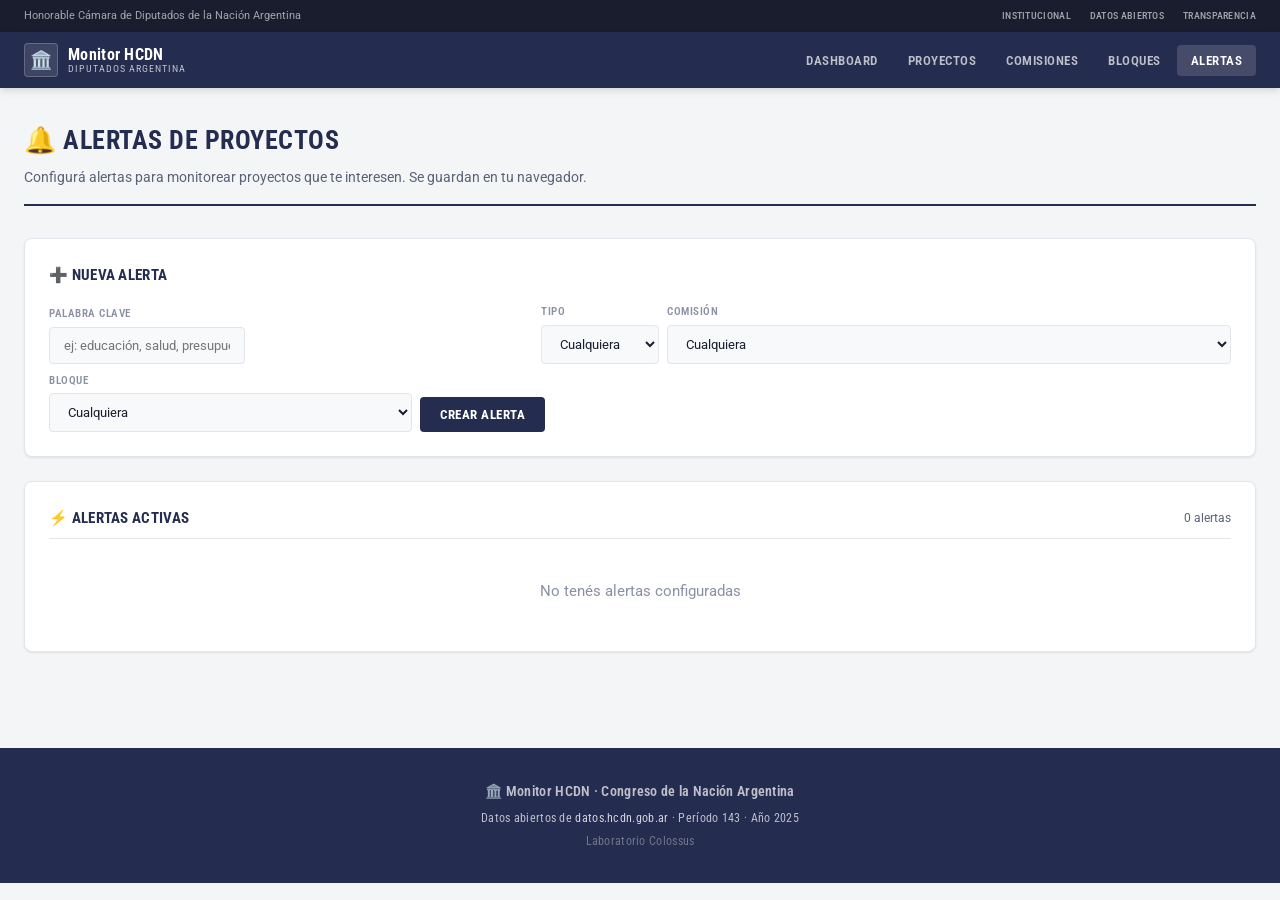
==== alertas.html @ ea9c127e "feat: Monitor HCDN plataforma legislativa v1.0 - Dashboard con KPIs, tipos, actividad mensual - Expl" ====
<!DOCTYPE html>
<html lang="es">
<head>
  <meta charset="UTF-8">
  <meta name="viewport" content="width=device-width, initial-scale=1.0">
  <title>Alertas — Monitor HCDN</title>
  <meta name="description" content="Configurar alertas para recibir notificaciones de nuevos proyectos parlamentarios por palabra clave, tipo, comisión o bloque.">
  <link rel="stylesheet" href="css/styles.css">
</head>
<body>
  <div id="nav-container"></div>
  <main class="main">
    <div class="page-header">
      <h1>🔔 Alertas de Proyectos</h1>
      <p>Configurá alertas para monitorear proyectos que te interesen. Se guardan en tu navegador.</p>
    </div>

    <!-- Create Alert -->
    <div class="alert-config">
      <div class="card-title" style="margin-bottom:var(--sp-md)">➕ Nueva Alerta</div>
      <div class="alert-form" id="alert-form">
        <div style="flex:1;min-width:200px">
          <label>Palabra clave</label>
          <input type="text" id="alert-keyword" placeholder="ej: educación, salud, presupuesto...">
        </div>
        <div>
          <label>Tipo</label>
          <select id="alert-tipo">
            <option value="">Cualquiera</option>
            <option value="LEY">Ley</option>
            <option value="RESOLUCION">Resolución</option>
            <option value="DECLARACION">Declaración</option>
            <option value="MENSAJE">Mensaje</option>
          </select>
        </div>
        <div>
          <label>Comisión</label>
          <select id="alert-comision"><option value="">Cualquiera</option></select>
        </div>
        <div>
          <label>Bloque</label>
          <select id="alert-bloque"><option value="">Cualquiera</option></select>
        </div>
        <div>
          <label>&nbsp;</label>
          <button class="btn-primary" id="btn-add-alert">Crear Alerta</button>
        </div>
      </div>
    </div>

    <!-- Active Alerts -->
    <div class="card" style="margin-bottom:var(--sp-xl)">
      <div class="card-header">
        <div class="card-title">⚡ Alertas Activas</div>
        <div class="card-subtitle" id="alerts-count">—</div>
      </div>
      <div id="active-alerts">
        <div class="empty-state" style="padding:24px"><p>No tenés alertas configuradas</p></div>
      </div>
    </div>

    <!-- Matching Projects -->
    <div id="matching-section" style="display:none">
      <div style="display:flex;align-items:center;justify-content:space-between;margin-bottom:var(--sp-md)">
        <h2 class="section-title"><span class="emoji">📋</span> Proyectos que Coinciden</h2>
        <button class="btn-ghost btn-sm" id="btn-mark-seen">Marcar todos como vistos</button>
      </div>
      <div class="project-list" id="matching-projects"></div>
      <div class="pagination" id="matching-pagination"></div>
    </div>
  </main>
  <div id="footer-container"></div>

  <script src="js/data-loader.js"></script>
  <script src="js/app.js"></script>
  <script>
    document.getElementById('nav-container').innerHTML = App.navHTML();
    document.getElementById('footer-container').innerHTML = App.footerHTML();
    App.initNav();

    const MATCH_PAGE_SIZE = 30;
    let matchPage = 1;
    let matchedProjects = [];

    async function populateDropdowns() {
      const [comisiones, bloques] = await Promise.all([
        DataLoader.loadComisiones(),
        DataLoader.loadBloques()
      ]);
      if (comisiones) {
        const sel = document.getElementById('alert-comision');
        comisiones.filter(c => c.proyectos > 0).forEach(c => {
          const opt = document.createElement('option');
          opt.value = c.nombre;
          opt.textContent = App.titleCase(c.nombre);
          sel.appendChild(opt);
        });
      }
      if (bloques) {
        const sel = document.getElementById('alert-bloque');
        bloques.forEach(b => {
          const opt = document.createElement('option');
          opt.value = b.nombre;
          opt.textContent = b.nombre;
          sel.appendChild(opt);
        });
      }
    }

    function renderAlerts() {
      const alerts = App.getAlerts();
      document.getElementById('alerts-count').textContent = `${alerts.length} alerta${alerts.length !== 1 ? 's' : ''}`;

      if (alerts.length === 0) {
        document.getElementById('active-alerts').innerHTML =
          '<div class="empty-state" style="padding:24px"><p>No tenés alertas configuradas</p></div>';
        document.getElementById('matching-section').style.display = 'none';
        return;
      }

      document.getElementById('active-alerts').innerHTML = `
        <div class="alert-tags">
          ${alerts.map((a, i) => {
            const parts = [];
            if (a.keyword) parts.push(`"${a.keyword}"`);
            if (a.tipo) parts.push(a.tipo);
            if (a.comision) parts.push(App.titleCase(a.comision));
            if (a.bloque) parts.push(a.bloque);
            return `<div class="alert-tag">
              ${parts.join(' · ')}
              <span class="remove" onclick="removeAlert(${i})">✕</span>
            </div>`;
          }).join('')}
        </div>
      `;

      findMatches();
    }

    async function findMatches() {
      const alerts = App.getAlerts();
      if (alerts.length === 0) return;

      const proyectos = await DataLoader.loadProyectos();
      if (!proyectos) return;

      matchedProjects = proyectos.filter(p => {
        for (const a of alerts) {
          if (App.projectMatchesAlert(p, a)) return true;
        }
        return false;
      });

      const section = document.getElementById('matching-section');
      if (matchedProjects.length === 0) {
        section.style.display = 'block';
        document.getElementById('matching-projects').innerHTML =
          '<div class="empty-state" style="padding:24px"><p>Ningún proyecto coincide con tus alertas</p></div>';
        document.getElementById('matching-pagination').innerHTML = '';
        return;
      }

      section.style.display = 'block';
      matchPage = 1;
      renderMatchPage();
    }

    function renderMatchPage() {
      const total = matchedProjects.length;
      const totalPages = Math.ceil(total / MATCH_PAGE_SIZE);
      const start = (matchPage - 1) * MATCH_PAGE_SIZE;
      const page = matchedProjects.slice(start, start + MATCH_PAGE_SIZE);

      const lastSeen = App.getLastSeen();

      document.getElementById('matching-projects').innerHTML = page.map(p => {
        const isNew = p.fecha > lastSeen;
        return `
        <div class="project-item" onclick="App.goToProject('${p.id}')" style="${isNew ? 'border-left:3px solid var(--hcdn-accent);' : ''}">
          <span class="badge ${App.badgeClass(p.tipo)}">${p.tipo}</span>
          <div>
            <div class="project-title">
              ${isNew ? '<span style="color:var(--hcdn-accent);font-size:10px;font-weight:700;margin-right:6px">NUEVO</span>' : ''}
              ${p.t}
            </div>
            <div class="project-meta">
              <span>👤 ${App.titleCase(p.autor)}</span>
              ${p.com ? `<span>📁 ${App.titleCase(p.com)}</span>` : ''}
            </div>
          </div>
          <div class="project-date">${App.formatDate(p.fecha)}</div>
        </div>`;
      }).join('');

      // Pagination
      let html = `<span class="page-info">${App.formatNum(total)} proyectos coinciden</span>`;
      if (totalPages > 1) {
        html += `<button ${matchPage <= 1 ? 'disabled' : ''} onclick="matchGoPage(${matchPage - 1})">←</button>`;
        html += `<span class="page-info">${matchPage} / ${totalPages}</span>`;
        html += `<button ${matchPage >= totalPages ? 'disabled' : ''} onclick="matchGoPage(${matchPage + 1})">→</button>`;
      }
      document.getElementById('matching-pagination').innerHTML = html;
    }

    function matchGoPage(p) {
      matchPage = p;
      renderMatchPage();
    }

    function addAlert() {
      const keyword = document.getElementById('alert-keyword').value.trim();
      const tipo = document.getElementById('alert-tipo').value;
      const comision = document.getElementById('alert-comision').value;
      const bloque = document.getElementById('alert-bloque').value;

      if (!keyword && !tipo && !comision && !bloque) {
        alert('Especificá al menos un criterio para la alerta.');
        return;
      }

      const alerts = App.getAlerts();
      const newAlert = {};
      if (keyword) newAlert.keyword = keyword;
      if (tipo) newAlert.tipo = tipo;
      if (comision) newAlert.comision = comision;
      if (bloque) newAlert.bloque = bloque;
      alerts.push(newAlert);
      App.saveAlerts(alerts);

      // Clear form
      document.getElementById('alert-keyword').value = '';
      document.getElementById('alert-tipo').value = '';
      document.getElementById('alert-comision').value = '';
      document.getElementById('alert-bloque').value = '';

      renderAlerts();
      App.updateAlertBadge();
    }

    function removeAlert(idx) {
      const alerts = App.getAlerts();
      alerts.splice(idx, 1);
      App.saveAlerts(alerts);
      renderAlerts();
      App.updateAlertBadge();
    }

    document.getElementById('btn-add-alert').addEventListener('click', addAlert);
    document.getElementById('btn-mark-seen').addEventListener('click', () => {
      const now = new Date().toISOString().substring(0, 10);
      App.setLastSeen(now);
      renderAlerts();
      App.updateAlertBadge();
    });

    // Allow entering with enter key
    document.getElementById('alert-keyword').addEventListener('keydown', e => {
      if (e.key === 'Enter') addAlert();
    });

    // Init
    (async () => {
      await populateDropdowns();
      renderAlerts();
    })();
  </script>
</body>
</html>
---- css/styles.css ----
/* ╔══════════════════════════════════════════════════════════════════╗
   ║  Monitor HCDN — Design System Institucional                    ║
   ║  Honorable Cámara de Diputados de la Nación Argentina          ║
   ╚══════════════════════════════════════════════════════════════════╝ */

@import url('https://fonts.googleapis.com/css2?family=Roboto+Condensed:wght@300;400;500;600;700;800&family=Roboto:wght@300;400;500;700&family=JetBrains+Mono:wght@400;500&display=swap');

/* ── Tokens ────────────────────────────────────────────────────── */
:root {
  /* HCDN Official Palette */
  --hcdn-blue: #242c4f;
  --hcdn-blue-dark: #1a2040;
  --hcdn-blue-darker: #111633;
  --hcdn-blue-light: #2e3866;
  --hcdn-accent: #5c98bd;
  --hcdn-accent-hover: #4a87ac;
  --hcdn-accent-light: rgba(92,152,189,0.15);
  --hcdn-red: #a51e2c;
  --hcdn-red-light: rgba(165,30,44,0.12);
  --hcdn-gold: #c9a84c;
  --hcdn-gold-light: rgba(201,168,76,0.12);

  /* Surfaces — light institutional */
  --surface-0: #f4f5f7;
  --surface-1: #ffffff;
  --surface-2: #f8f9fb;
  --surface-3: #eef0f4;
  --surface-card: #ffffff;
  --surface-nav: var(--hcdn-blue);
  --surface-hero: linear-gradient(135deg, #242c4f 0%, #1a2040 50%, #2e3866 100%);

  /* Text */
  --text-primary: #1a1d2e;
  --text-secondary: #5a6178;
  --text-muted: #8b91a5;
  --text-accent: #3a78a0;
  --text-on-dark: #ffffff;
  --text-on-dark-muted: rgba(255,255,255,0.7);

  /* Borders */
  --border-subtle: #e2e5ec;
  --border-medium: #d0d4de;
  --border-accent: rgba(92,152,189,0.4);

  /* Badges - project types */
  --badge-ley: #2563b8;
  --badge-ley-bg: rgba(37,99,184,0.1);
  --badge-resolucion: #7c3aed;
  --badge-resolucion-bg: rgba(124,58,237,0.08);
  --badge-declaracion: #059669;
  --badge-declaracion-bg: rgba(5,150,105,0.08);
  --badge-mensaje: #d97706;
  --badge-mensaje-bg: rgba(217,119,6,0.08);

  /* Spacing */
  --sp-xs: 4px;
  --sp-sm: 8px;
  --sp-md: 16px;
  --sp-lg: 24px;
  --sp-xl: 32px;
  --sp-2xl: 48px;
  --sp-3xl: 64px;

  /* Radius */
  --radius-sm: 4px;
  --radius-md: 8px;
  --radius-lg: 12px;
  --radius-xl: 16px;
  --radius-full: 9999px;

  /* Shadows */
  --shadow-sm: 0 1px 3px rgba(0,0,0,0.06), 0 1px 2px rgba(0,0,0,0.04);
  --shadow-md: 0 4px 12px rgba(0,0,0,0.08);
  --shadow-lg: 0 8px 24px rgba(0,0,0,0.1);
  --shadow-card: 0 1px 3px rgba(0,0,0,0.05), 0 1px 2px rgba(0,0,0,0.04);

  /* Layout */
  --max-width: 1320px;
  --nav-height: 56px;
  --top-bar-height: 32px;
}

/* ── Reset & Base ──────────────────────────────────────────────── */
*, *::before, *::after {
  margin: 0; padding: 0; box-sizing: border-box;
}

html { scroll-behavior: smooth; }

body {
  font-family: 'Roboto', -apple-system, sans-serif;
  background: var(--surface-0);
  color: var(--text-primary);
  line-height: 1.6;
  min-height: 100vh;
  -webkit-font-smoothing: antialiased;
}

a { color: var(--text-accent); text-decoration: none; transition: color 0.2s; }
a:hover { color: var(--hcdn-accent-hover); text-decoration: underline; }

/* ── Scrollbar ─────────────────────────────────────────────────── */
::-webkit-scrollbar { width: 6px; }
::-webkit-scrollbar-track { background: var(--surface-3); }
::-webkit-scrollbar-thumb { background: #b8bcc8; border-radius: 3px; }
::-webkit-scrollbar-thumb:hover { background: var(--hcdn-accent); }

/* ── Top Institutional Bar ─────────────────────────────────────── */
.top-bar {
  height: var(--top-bar-height);
  background: #1a1d2e;
  display: flex; align-items: center;
  padding: 0 var(--sp-lg);
  font-size: 11px;
  color: rgba(255,255,255,0.6);
}

.top-bar-inner {
  max-width: var(--max-width);
  width: 100%; margin: 0 auto;
  display: flex; align-items: center;
  justify-content: space-between;
}

.top-bar a {
  color: rgba(255,255,255,0.6);
  text-decoration: none;
  transition: color 0.2s;
  margin-left: 16px;
  font-family: 'Roboto Condensed', sans-serif;
  letter-spacing: 0.3px;
  text-transform: uppercase;
  font-size: 10px;
  font-weight: 500;
}

.top-bar a:hover { color: #fff; text-decoration: none; }

/* ── Navigation ────────────────────────────────────────────────── */
.nav {
  position: sticky; top: 0;
  height: var(--nav-height);
  background: var(--hcdn-blue);
  z-index: 1000;
  display: flex; align-items: center;
  padding: 0 var(--sp-lg);
  box-shadow: 0 2px 8px rgba(0,0,0,0.15);
}

.nav-inner {
  max-width: var(--max-width);
  width: 100%; margin: 0 auto;
  display: flex; align-items: center;
  justify-content: space-between;
}

.nav-brand {
  display: flex; align-items: center; gap: 10px;
  color: var(--text-on-dark);
  font-family: 'Roboto Condensed', sans-serif;
  font-weight: 700; font-size: 16px;
  letter-spacing: 0.3px;
  text-decoration: none;
}

.nav-brand:hover { color: var(--text-on-dark); text-decoration: none; }

.nav-brand .icon {
  width: 34px; height: 34px;
  background: rgba(255,255,255,0.12);
  border: 1px solid rgba(255,255,255,0.2);
  border-radius: var(--radius-sm);
  display: flex; align-items: center; justify-content: center;
  font-size: 18px;
}

.nav-brand .brand-text {
  display: flex; flex-direction: column;
  line-height: 1.1;
}

.nav-brand .brand-sub {
  font-size: 10px; font-weight: 400;
  color: var(--text-on-dark-muted);
  text-transform: uppercase;
  letter-spacing: 1px;
}

.nav-links {
  display: flex; gap: 2px; list-style: none;
}

.nav-links a {
  padding: 8px 14px;
  border-radius: var(--radius-sm);
  color: var(--text-on-dark-muted);
  font-family: 'Roboto Condensed', sans-serif;
  font-size: 13px; font-weight: 600;
  text-transform: uppercase;
  letter-spacing: 0.5px;
  transition: all 0.2s;
  text-decoration: none;
}

.nav-links a:hover {
  color: var(--text-on-dark);
  background: rgba(255,255,255,0.1);
  text-decoration: none;
}

.nav-links a.active {
  color: var(--text-on-dark);
  background: rgba(255,255,255,0.15);
}

.nav-alert-badge {
  background: var(--hcdn-red);
  color: white;
  font-size: 10px; font-weight: 700;
  padding: 1px 5px;
  border-radius: var(--radius-full);
  margin-left: 4px;
  animation: pulse-badge 2s infinite;
}

@keyframes pulse-badge {
  0%, 100% { opacity: 1; }
  50% { opacity: 0.7; }
}

/* Mobile nav */
.nav-toggle {
  display: none;
  background: none; border: none; color: var(--text-on-dark);
  font-size: 24px; cursor: pointer; padding: var(--sp-sm);
}

/* ── Main Container ────────────────────────────────────────────── */
.main {
  max-width: var(--max-width);
  margin: 0 auto;
  padding: var(--sp-xl) var(--sp-lg) var(--sp-3xl);
}

/* ── Page Header ───────────────────────────────────────────────── */
.page-header {
  margin-bottom: var(--sp-xl);
  padding-bottom: var(--sp-md);
  border-bottom: 2px solid var(--hcdn-blue);
}

.page-header h1 {
  font-family: 'Roboto Condensed', sans-serif;
  font-size: 26px; font-weight: 700;
  color: var(--hcdn-blue);
  text-transform: uppercase;
  letter-spacing: 0.5px;
}

.page-header p {
  color: var(--text-secondary); font-size: 14px;
  margin-top: 4px;
}

/* ── Hero Section ──────────────────────────────────────────────── */
.hero {
  background: var(--surface-hero);
  margin: calc(-1 * var(--sp-xl)) calc(-1 * var(--sp-lg)) var(--sp-xl);
  padding: var(--sp-3xl) var(--sp-lg);
  text-align: center;
  position: relative;
  overflow: hidden;
}

.hero::before {
  content: '';
  position: absolute; inset: 0;
  background: url("data:image/svg+xml,%3Csvg width='60' height='60' xmlns='http://www.w3.org/2000/svg'%3E%3Cpath d='M30 0 L60 30 L30 60 L0 30Z' fill='none' stroke='rgba(255,255,255,0.03)' stroke-width='1'/%3E%3C/svg%3E") repeat;
  pointer-events: none;
}

.hero h1 {
  font-family: 'Roboto Condensed', sans-serif;
  font-size: clamp(26px, 4vw, 38px);
  font-weight: 700;
  color: var(--text-on-dark);
  text-transform: uppercase;
  letter-spacing: 1px;
  line-height: 1.3;
  position: relative;
}

.hero h1 span {
  display: block;
  font-size: clamp(14px, 2vw, 18px);
  font-weight: 400;
  color: var(--text-on-dark-muted);
  letter-spacing: 2px;
  margin-top: 8px;
}

.hero p {
  font-size: 15px; color: var(--text-on-dark-muted);
  max-width: 640px; margin: var(--sp-md) auto 0;
  position: relative;
}

.hero-divider {
  width: 60px; height: 3px;
  background: var(--hcdn-accent);
  margin: var(--sp-md) auto;
  border-radius: 2px;
}

/* ── KPI Cards ─────────────────────────────────────────────────── */
.kpi-grid {
  display: grid;
  grid-template-columns: repeat(auto-fit, minmax(200px, 1fr));
  gap: var(--sp-md);
  margin-bottom: var(--sp-xl);
}

.kpi-card {
  background: var(--surface-card);
  border: 1px solid var(--border-subtle);
  border-radius: var(--radius-md);
  padding: var(--sp-lg);
  transition: all 0.25s ease;
  position: relative;
  box-shadow: var(--shadow-card);
}

.kpi-card::before {
  content: '';
  position: absolute; top: 0; left: 0;
  width: 4px; height: 100%;
  background: var(--hcdn-blue);
  border-radius: var(--radius-md) 0 0 var(--radius-md);
  opacity: 0;
  transition: opacity 0.25s;
}

.kpi-card:hover {
  box-shadow: var(--shadow-md);
  transform: translateY(-2px);
}

.kpi-card:hover::before { opacity: 1; }

.kpi-label {
  font-family: 'Roboto Condensed', sans-serif;
  font-size: 11px; font-weight: 600;
  text-transform: uppercase; letter-spacing: 0.8px;
  color: var(--text-muted);
  margin-bottom: var(--sp-sm);
}

.kpi-value {
  font-family: 'Roboto Condensed', sans-serif;
  font-size: 34px; font-weight: 700;
  color: var(--hcdn-blue);
  line-height: 1;
  font-feature-settings: 'tnum';
}

.kpi-sub {
  font-size: 12px; color: var(--text-secondary);
  margin-top: var(--sp-xs);
}

/* ── Cards ─────────────────────────────────────────────────────── */
.card {
  background: var(--surface-card);
  border: 1px solid var(--border-subtle);
  border-radius: var(--radius-md);
  padding: var(--sp-lg);
  box-shadow: var(--shadow-card);
  transition: box-shadow 0.25s;
}

.card:hover { box-shadow: var(--shadow-md); }

.card-header {
  display: flex;
  align-items: center;
  justify-content: space-between;
  margin-bottom: var(--sp-md);
  padding-bottom: var(--sp-sm);
  border-bottom: 1px solid var(--border-subtle);
}

.card-title {
  font-family: 'Roboto Condensed', sans-serif;
  font-size: 15px; font-weight: 700;
  color: var(--hcdn-blue);
  text-transform: uppercase;
  letter-spacing: 0.3px;
}

.card-subtitle {
  font-size: 12px; color: var(--text-secondary);
}

/* ── Section Layout ────────────────────────────────────────────── */
.section-title {
  font-family: 'Roboto Condensed', sans-serif;
  font-size: 18px; font-weight: 700;
  color: var(--hcdn-blue);
  text-transform: uppercase;
  letter-spacing: 0.5px;
  margin-bottom: var(--sp-md);
  display: flex; align-items: center; gap: var(--sp-sm);
  padding-bottom: var(--sp-sm);
  border-bottom: 2px solid var(--hcdn-blue);
}

.section-title .emoji { font-size: 20px; }

.grid-2 {
  display: grid;
  grid-template-columns: repeat(2, 1fr);
  gap: var(--sp-md);
  margin-bottom: var(--sp-xl);
}

.grid-3 {
  display: grid;
  grid-template-columns: repeat(3, 1fr);
  gap: var(--sp-md);
  margin-bottom: var(--sp-xl);
}

/* ── Badges ────────────────────────────────────────────────────── */
.badge {
  display: inline-flex; align-items: center;
  padding: 3px 10px;
  border-radius: var(--radius-sm);
  font-family: 'Roboto Condensed', sans-serif;
  font-size: 11px; font-weight: 700;
  text-transform: uppercase;
  letter-spacing: 0.5px;
}

.badge-ley { color: var(--badge-ley); background: var(--badge-ley-bg); border: 1px solid rgba(37,99,184,0.15); }
.badge-resolucion { color: var(--badge-resolucion); background: var(--badge-resolucion-bg); border: 1px solid rgba(124,58,237,0.12); }
.badge-declaracion { color: var(--badge-declaracion); background: var(--badge-declaracion-bg); border: 1px solid rgba(5,150,105,0.12); }
.badge-mensaje { color: var(--badge-mensaje); background: var(--badge-mensaje-bg); border: 1px solid rgba(217,119,6,0.12); }

/* ── Project List ──────────────────────────────────────────────── */
.project-list {
  display: flex; flex-direction: column; gap: 1px;
  background: var(--border-subtle);
  border: 1px solid var(--border-subtle);
  border-radius: var(--radius-md);
  overflow: hidden;
}

.project-item {
  display: grid;
  grid-template-columns: 100px 1fr auto;
  gap: var(--sp-md);
  align-items: start;
  padding: var(--sp-md) var(--sp-lg);
  background: var(--surface-card);
  cursor: pointer;
  transition: background 0.15s;
}

.project-item:hover {
  background: var(--surface-2);
}

.project-item .badge { white-space: nowrap; margin-top: 2px; }

.project-title {
  font-size: 13px; font-weight: 500;
  color: var(--text-primary);
  line-height: 1.45;
  display: -webkit-box; -webkit-line-clamp: 2;
  -webkit-box-orient: vertical; overflow: hidden;
}

.project-meta {
  font-size: 12px; color: var(--text-muted);
  margin-top: 4px;
  display: flex; gap: var(--sp-md); flex-wrap: wrap;
}

.project-meta span { display: flex; align-items: center; gap: 4px; }

.project-date {
  font-size: 12px; color: var(--text-muted);
  white-space: nowrap;
  font-family: 'JetBrains Mono', monospace;
}

/* ── Filters Bar ───────────────────────────────────────────────── */
.filters-bar {
  background: var(--surface-card);
  border: 1px solid var(--border-subtle);
  border-radius: var(--radius-md);
  padding: var(--sp-md) var(--sp-lg);
  margin-bottom: var(--sp-lg);
  display: flex; flex-wrap: wrap;
  gap: var(--sp-sm);
  align-items: center;
  box-shadow: var(--shadow-sm);
}

.search-input {
  flex: 1; min-width: 250px;
  background: var(--surface-2);
  border: 1px solid var(--border-subtle);
  border-radius: var(--radius-sm);
  padding: 10px 16px 10px 38px;
  color: var(--text-primary);
  font-size: 14px; font-family: inherit;
  transition: all 0.2s;
  outline: none;
}

.search-input:focus {
  border-color: var(--hcdn-accent);
  box-shadow: 0 0 0 3px var(--hcdn-accent-light);
}

.search-input::placeholder { color: var(--text-muted); }

.search-wrapper {
  position: relative; flex: 1; min-width: 250px;
}

.search-wrapper::before {
  content: '🔍';
  position: absolute; left: 12px; top: 50%;
  transform: translateY(-50%);
  font-size: 13px; pointer-events: none;
}

.filter-select {
  background: var(--surface-2);
  border: 1px solid var(--border-subtle);
  border-radius: var(--radius-sm);
  padding: 10px 14px;
  color: var(--text-primary);
  font-size: 13px; font-family: inherit;
  cursor: pointer;
  outline: none;
  transition: border-color 0.2s;
  max-width: 220px;
}

.filter-select:focus { border-color: var(--hcdn-accent); }

.filter-count {
  font-size: 13px; color: var(--text-muted);
  font-family: 'JetBrains Mono', monospace;
  white-space: nowrap;
}

/* ── Pagination ────────────────────────────────────────────────── */
.pagination {
  display: flex; align-items: center; justify-content: center;
  gap: var(--sp-sm);
  margin-top: var(--sp-xl);
}

.pagination button {
  background: var(--surface-card);
  border: 1px solid var(--border-subtle);
  border-radius: var(--radius-sm);
  padding: var(--sp-sm) var(--sp-md);
  color: var(--text-secondary);
  font-size: 13px; font-family: inherit;
  cursor: pointer; transition: all 0.2s;
}

.pagination button:hover:not(:disabled) {
  border-color: var(--hcdn-accent);
  color: var(--text-primary);
}

.pagination button:disabled { opacity: 0.3; cursor: not-allowed; }
.pagination button.active {
  background: var(--hcdn-blue);
  border-color: var(--hcdn-blue);
  color: white;
}

.pagination .page-info {
  font-size: 13px; color: var(--text-muted);
  font-family: 'JetBrains Mono', monospace;
}

/* ── Timeline (project detail) ─────────────────────────────────── */
.timeline {
  position: relative;
  padding-left: 28px;
}

.timeline::before {
  content: '';
  position: absolute; left: 8px; top: 0; bottom: 0;
  width: 2px;
  background: var(--hcdn-blue);
  opacity: 0.2;
  border-radius: 1px;
}

.timeline-item {
  position: relative;
  padding: var(--sp-sm) 0 var(--sp-lg);
}

.timeline-item::before {
  content: '';
  position: absolute; left: -24px; top: 12px;
  width: 10px; height: 10px;
  border-radius: 50%;
  background: white;
  border: 2px solid var(--hcdn-accent);
}

.timeline-item:first-child::before {
  background: var(--hcdn-accent);
  box-shadow: 0 0 0 3px var(--hcdn-accent-light);
}

.timeline-date {
  font-size: 12px; color: var(--text-muted);
  font-family: 'JetBrains Mono', monospace;
  margin-bottom: 2px;
}

.timeline-text {
  font-size: 14px; color: var(--text-primary);
}

/* ── Ranking List ──────────────────────────────────────────────── */
.ranking-list {
  display: flex; flex-direction: column; gap: 1px;
  background: var(--border-subtle);
  border: 1px solid var(--border-subtle);
  border-radius: var(--radius-md);
  overflow: hidden;
}

.ranking-item {
  display: flex; align-items: center; gap: var(--sp-md);
  padding: 10px var(--sp-md);
  background: var(--surface-card);
  cursor: pointer;
  transition: background 0.15s;
}

.ranking-item:hover {
  background: var(--surface-2);
}

.ranking-pos {
  font-family: 'Roboto Condensed', sans-serif;
  font-size: 14px; font-weight: 700;
  color: var(--text-muted);
  width: 28px; text-align: center;
}

.ranking-item:nth-child(1) .ranking-pos { color: var(--hcdn-gold); }
.ranking-item:nth-child(2) .ranking-pos { color: #8a8e9a; }
.ranking-item:nth-child(3) .ranking-pos { color: #a0704a; }

.ranking-name {
  flex: 1;
  font-family: 'Roboto Condensed', sans-serif;
  font-size: 13px; font-weight: 500;
  color: var(--text-primary);
}

.ranking-bar-wrapper {
  flex: 1; height: 6px;
  background: var(--surface-3);
  border-radius: 3px;
  overflow: hidden;
}

.ranking-bar {
  height: 100%;
  background: var(--hcdn-blue);
  border-radius: 3px;
  transition: width 0.6s ease;
}

.ranking-value {
  font-family: 'JetBrains Mono', monospace;
  font-size: 13px; font-weight: 500;
  color: var(--hcdn-blue);
  min-width: 40px; text-align: right;
}

/* ── Charts Container ──────────────────────────────────────────── */
.chart-container {
  position: relative;
  width: 100%;
}

.chart-container canvas { width: 100% !important; }

/* ── Alerts ────────────────────────────────────────────────────── */
.alert-config {
  background: var(--surface-card);
  border: 1px solid var(--border-subtle);
  border-radius: var(--radius-md);
  padding: var(--sp-lg);
  margin-bottom: var(--sp-lg);
  box-shadow: var(--shadow-card);
}

.alert-form {
  display: flex; gap: var(--sp-sm); flex-wrap: wrap;
  align-items: flex-end;
}

.alert-form label {
  font-family: 'Roboto Condensed', sans-serif;
  font-size: 11px; font-weight: 600;
  color: var(--text-muted);
  text-transform: uppercase;
  letter-spacing: 0.5px;
  display: block; margin-bottom: 4px;
}

.alert-form input, .alert-form select {
  background: var(--surface-2);
  border: 1px solid var(--border-subtle);
  border-radius: var(--radius-sm);
  padding: 10px 14px;
  color: var(--text-primary);
  font-size: 13px; font-family: inherit;
  outline: none;
  transition: border-color 0.2s;
}

.alert-form input:focus, .alert-form select:focus {
  border-color: var(--hcdn-accent);
}

.btn-primary {
  background: var(--hcdn-blue);
  color: white;
  border: none;
  border-radius: var(--radius-sm);
  padding: 10px 20px;
  font-family: 'Roboto Condensed', sans-serif;
  font-size: 13px; font-weight: 700;
  text-transform: uppercase;
  letter-spacing: 0.5px;
  cursor: pointer;
  transition: all 0.2s;
}

.btn-primary:hover {
  background: var(--hcdn-blue-light);
  box-shadow: var(--shadow-md);
}

.btn-ghost {
  background: transparent;
  color: var(--text-secondary);
  border: 1px solid var(--border-subtle);
  border-radius: var(--radius-sm);
  padding: 10px 20px;
  font-family: 'Roboto Condensed', sans-serif;
  font-size: 13px; font-weight: 600;
  text-transform: uppercase;
  letter-spacing: 0.3px;
  cursor: pointer;
  transition: all 0.2s;
}

.btn-ghost:hover {
  border-color: var(--border-accent);
  color: var(--text-primary);
}

.btn-sm { padding: 6px 12px; font-size: 12px; }

.btn-danger {
  background: var(--hcdn-red-light);
  color: var(--hcdn-red);
  border: 1px solid rgba(165,30,44,0.2);
  border-radius: var(--radius-sm);
  padding: 4px 10px;
  font-size: 12px; font-family: inherit;
  cursor: pointer;
  transition: all 0.2s;
}

.btn-danger:hover { background: rgba(165,30,44,0.2); }

/* Alert tags */
.alert-tags {
  display: flex; flex-wrap: wrap; gap: var(--sp-sm);
  margin-top: var(--sp-md);
}

.alert-tag {
  display: inline-flex; align-items: center; gap: 6px;
  padding: 5px 12px;
  background: var(--surface-3);
  border: 1px solid var(--border-subtle);
  border-radius: var(--radius-full);
  font-size: 12px; color: var(--text-secondary);
}

.alert-tag .remove {
  cursor: pointer; color: var(--text-muted);
  transition: color 0.2s;
}

.alert-tag .remove:hover { color: var(--hcdn-red); }

/* ── Detail Header ─────────────────────────────────────────────── */
.detail-header {
  background: var(--surface-card);
  border: 1px solid var(--border-subtle);
  border-radius: var(--radius-md);
  padding: var(--sp-xl);
  margin-bottom: var(--sp-lg);
  box-shadow: var(--shadow-card);
  border-top: 4px solid var(--hcdn-blue);
}

.detail-header h1 {
  font-family: 'Roboto Condensed', sans-serif;
  font-size: 20px; font-weight: 700;
  color: var(--text-primary);
  line-height: 1.4;
  margin-bottom: var(--sp-md);
}

.detail-meta {
  display: flex; flex-wrap: wrap; gap: var(--sp-lg);
}

.detail-meta-item { display: flex; flex-direction: column; }

.detail-meta-label {
  font-family: 'Roboto Condensed', sans-serif;
  font-size: 10px; font-weight: 700;
  text-transform: uppercase; letter-spacing: 0.8px;
  color: var(--text-muted);
  margin-bottom: 2px;
}

.detail-meta-value {
  font-size: 14px; color: var(--text-primary); font-weight: 500;
}

/* ── Commission chips ──────────────────────────────────────────── */
.com-chips {
  display: flex; flex-wrap: wrap; gap: var(--sp-sm);
}

.com-chip {
  display: inline-flex; align-items: center; gap: 6px;
  padding: 6px 14px;
  background: var(--hcdn-accent-light);
  border: 1px solid var(--border-accent);
  border-radius: var(--radius-sm);
  font-family: 'Roboto Condensed', sans-serif;
  font-size: 12px; font-weight: 600;
  color: var(--hcdn-blue);
}

.com-chip .order {
  background: var(--hcdn-blue);
  color: white;
  width: 18px; height: 18px;
  border-radius: 50%;
  display: flex; align-items: center; justify-content: center;
  font-size: 10px; font-weight: 700;
}

/* ── Back button ───────────────────────────────────────────────── */
.back-link {
  display: inline-flex; align-items: center; gap: 6px;
  color: var(--text-secondary);
  font-family: 'Roboto Condensed', sans-serif;
  font-size: 13px; font-weight: 600;
  text-transform: uppercase;
  letter-spacing: 0.3px;
  margin-bottom: var(--sp-md);
  transition: color 0.2s;
}

.back-link:hover { color: var(--hcdn-accent); text-decoration: none; }

/* ── Empty State ───────────────────────────────────────────────── */
.empty-state {
  text-align: center;
  padding: var(--sp-3xl) var(--sp-lg);
  color: var(--text-muted);
}

.empty-state .emoji { font-size: 48px; margin-bottom: var(--sp-md); }
.empty-state p { font-size: 15px; }

/* ── Loading ───────────────────────────────────────────────────── */
.loading {
  display: flex; align-items: center; justify-content: center;
  gap: var(--sp-sm);
  padding: var(--sp-3xl);
  color: var(--text-secondary);
}

.loading-spinner {
  width: 20px; height: 20px;
  border: 2px solid var(--border-subtle);
  border-top-color: var(--hcdn-accent);
  border-radius: 50%;
  animation: spin 0.8s linear infinite;
}

@keyframes spin { to { transform: rotate(360deg); } }

/* ── Footer ────────────────────────────────────────────────────── */
.footer {
  background: var(--hcdn-blue);
  text-align: center;
  padding: var(--sp-xl) var(--sp-lg);
  color: var(--text-on-dark-muted);
  font-size: 12px;
  font-family: 'Roboto Condensed', sans-serif;
  letter-spacing: 0.3px;
}

.footer a { color: rgba(255,255,255,0.8); }
.footer a:hover { color: #fff; text-decoration: none; }

/* ── Responsive ────────────────────────────────────────────────── */
@media (max-width: 768px) {
  .top-bar { display: none; }

  .nav-links {
    display: none;
    position: absolute;
    top: var(--nav-height);
    left: 0; right: 0;
    background: var(--hcdn-blue-dark);
    flex-direction: column;
    padding: var(--sp-sm);
  }
  .nav-links.open { display: flex; }
  .nav-toggle { display: block; }

  .grid-2, .grid-3 { grid-template-columns: 1fr; }
  .kpi-grid { grid-template-columns: repeat(2, 1fr); }
  .kpi-value { font-size: 28px; }

  .hero { margin: calc(-1 * var(--sp-xl)) calc(-1 * var(--sp-md)) var(--sp-xl); padding: var(--sp-2xl) var(--sp-md); }
  .hero h1 { font-size: 24px; }
  .main { padding-left: var(--sp-md); padding-right: var(--sp-md); }

  .filters-bar { flex-direction: column; }
  .search-wrapper { min-width: 100%; }
  .filter-select { max-width: 100%; width: 100%; }

  .project-item { grid-template-columns: 1fr; gap: var(--sp-sm); }
  .project-date { order: -1; }
}

@media (max-width: 480px) {
  .kpi-grid { grid-template-columns: 1fr; }
  .detail-meta { flex-direction: column; gap: var(--sp-sm); }
}

/* ── Animations ────────────────────────────────────────────────── */
@keyframes fadeInUp {
  from { opacity: 0; transform: translateY(12px); }
  to { opacity: 1; transform: translateY(0); }
}

.animate-in {
  animation: fadeInUp 0.35s ease forwards;
  opacity: 0;
}

.animate-in:nth-child(2) { animation-delay: 0.05s; }
.animate-in:nth-child(3) { animation-delay: 0.1s; }
.animate-in:nth-child(4) { animation-delay: 0.15s; }
.animate-in:nth-child(5) { animation-delay: 0.2s; }
.animate-in:nth-child(6) { animation-delay: 0.25s; }
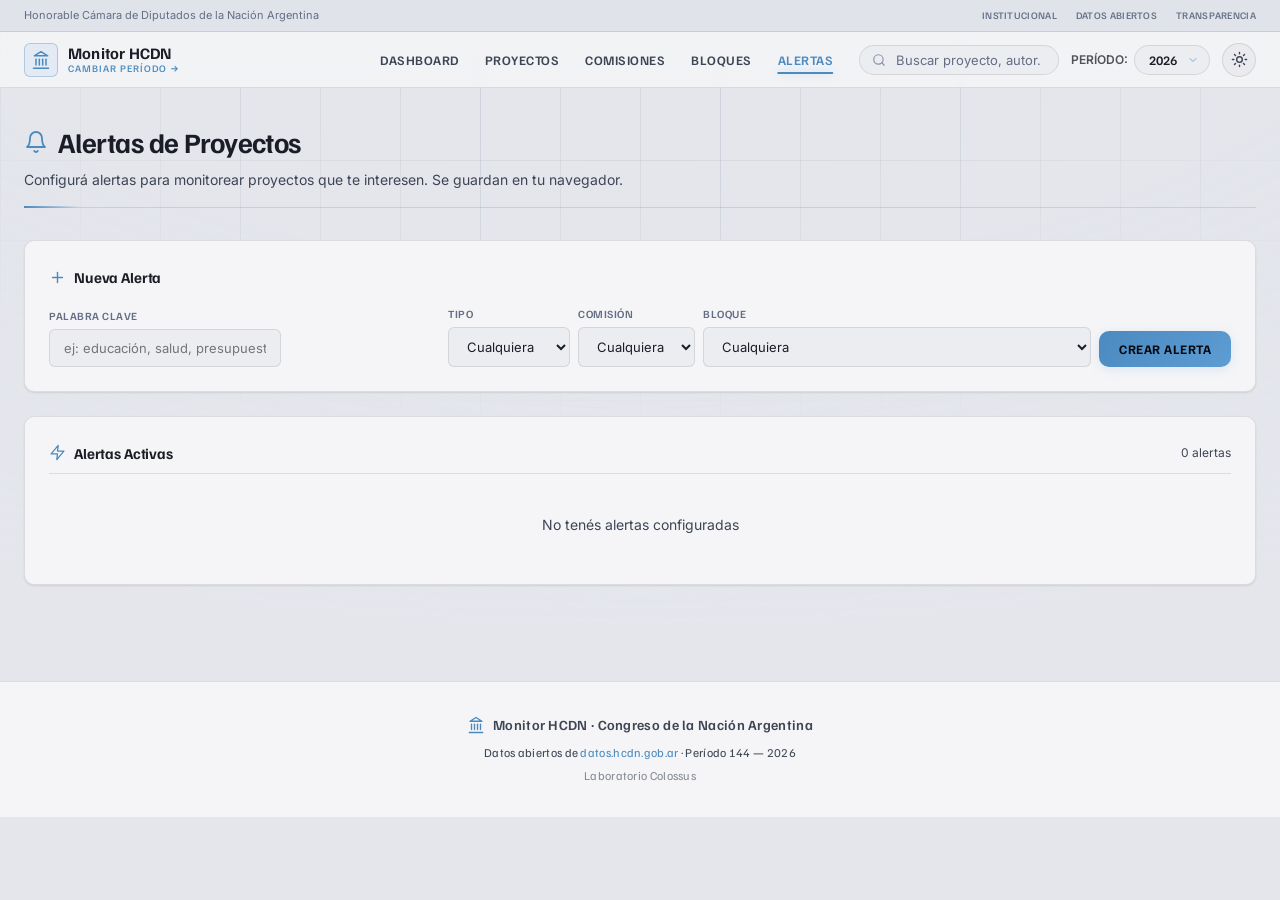
==== commit 5f275bbc: "feat: Restyle to OpenArg aesthetic + usability/a11y improvements Adopt the OpenArg design system (da" ====
--- a/alertas.html
+++ b/alertas.html
@@ -2,29 +2,46 @@
 <html lang="es">
 <head>
   <meta charset="UTF-8">
-  <meta name="viewport" content="width=device-width, initial-scale=1.0">
+  <meta name="viewport" content="width=device-width, initial-scale=1.0, viewport-fit=cover">
+  <meta http-equiv="X-UA-Compatible" content="IE=edge">
+  <meta name="referrer" content="strict-origin-when-cross-origin">
+  <meta name="format-detection" content="telephone=no">
+  <meta name="theme-color" content="#06090F">
+  <meta name="apple-mobile-web-app-capable" content="yes">
+  <meta name="apple-mobile-web-app-status-bar-style" content="black-translucent">
+  <link rel="manifest" href="manifest.json">
   <title>Alertas — Monitor HCDN</title>
   <meta name="description" content="Configurar alertas para recibir notificaciones de nuevos proyectos parlamentarios por palabra clave, tipo, comisión o bloque.">
+  <script>
+    (function(){
+      try {
+        var t = localStorage.getItem('hcdn_theme');
+        if (!t) t = window.matchMedia('(prefers-color-scheme: light)').matches ? 'light' : 'dark';
+        document.documentElement.setAttribute('data-theme', t);
+      } catch(e) { document.documentElement.setAttribute('data-theme','dark'); }
+    })();
+  </script>
   <link rel="stylesheet" href="css/styles.css">
 </head>
 <body>
+  <a href="#main-content" class="skip-link">Saltar al contenido</a>
   <div id="nav-container"></div>
-  <main class="main">
+  <main class="main" id="main-content">
     <div class="page-header">
-      <h1>🔔 Alertas de Proyectos</h1>
+      <h1 data-icon="bell">Alertas de Proyectos</h1>
       <p>Configurá alertas para monitorear proyectos que te interesen. Se guardan en tu navegador.</p>
     </div>
 
     <!-- Create Alert -->
     <div class="alert-config">
-      <div class="card-title" style="margin-bottom:var(--sp-md)">➕ Nueva Alerta</div>
+      <div class="card-title" data-icon="plus" style="margin-bottom:var(--sp-md)">Nueva Alerta</div>
       <div class="alert-form" id="alert-form">
         <div style="flex:1;min-width:200px">
-          <label>Palabra clave</label>
+          <label for="alert-keyword">Palabra clave</label>
           <input type="text" id="alert-keyword" placeholder="ej: educación, salud, presupuesto...">
         </div>
         <div>
-          <label>Tipo</label>
+          <label for="alert-tipo">Tipo</label>
           <select id="alert-tipo">
             <option value="">Cualquiera</option>
             <option value="LEY">Ley</option>
@@ -34,15 +51,15 @@
           </select>
         </div>
         <div>
-          <label>Comisión</label>
+          <label for="alert-comision">Comisión</label>
           <select id="alert-comision"><option value="">Cualquiera</option></select>
         </div>
         <div>
-          <label>Bloque</label>
+          <label for="alert-bloque">Bloque</label>
           <select id="alert-bloque"><option value="">Cualquiera</option></select>
         </div>
         <div>
-          <label>&nbsp;</label>
+          <label aria-hidden="true">&nbsp;</label>
           <button class="btn-primary" id="btn-add-alert">Crear Alerta</button>
         </div>
       </div>
@@ -51,7 +68,7 @@
     <!-- Active Alerts -->
     <div class="card" style="margin-bottom:var(--sp-xl)">
       <div class="card-header">
-        <div class="card-title">⚡ Alertas Activas</div>
+        <div class="card-title" data-icon="zap">Alertas Activas</div>
         <div class="card-subtitle" id="alerts-count">—</div>
       </div>
       <div id="active-alerts">
@@ -62,7 +79,7 @@
     <!-- Matching Projects -->
     <div id="matching-section" style="display:none">
       <div style="display:flex;align-items:center;justify-content:space-between;margin-bottom:var(--sp-md)">
-        <h2 class="section-title"><span class="emoji">📋</span> Proyectos que Coinciden</h2>
+        <h2 class="section-title" data-icon="list">Proyectos que Coinciden</h2>
         <button class="btn-ghost btn-sm" id="btn-mark-seen">Marcar todos como vistos</button>
       </div>
       <div class="project-list" id="matching-projects"></div>
@@ -74,10 +91,6 @@
   <script src="js/data-loader.js"></script>
   <script src="js/app.js"></script>
   <script>
-    document.getElementById('nav-container').innerHTML = App.navHTML();
-    document.getElementById('footer-container').innerHTML = App.footerHTML();
-    App.initNav();
-
     const MATCH_PAGE_SIZE = 30;
     let matchPage = 1;
     let matchedProjects = [];
@@ -176,16 +189,16 @@
       document.getElementById('matching-projects').innerHTML = page.map(p => {
         const isNew = p.fecha > lastSeen;
         return `
-        <div class="project-item" onclick="App.goToProject('${p.id}')" style="${isNew ? 'border-left:3px solid var(--hcdn-accent);' : ''}">
+        <div class="project-item" onclick="App.goToProject('${p.id}')" style="${isNew ? 'box-shadow:inset 3px 0 0 var(--celeste);' : ''}">
           <span class="badge ${App.badgeClass(p.tipo)}">${p.tipo}</span>
           <div>
             <div class="project-title">
-              ${isNew ? '<span style="color:var(--hcdn-accent);font-size:10px;font-weight:700;margin-right:6px">NUEVO</span>' : ''}
+              ${isNew ? '<span style="color:var(--celeste);font-size:10px;font-weight:700;margin-right:6px">NUEVO</span>' : ''}
               ${p.t}
             </div>
             <div class="project-meta">
-              <span>👤 ${App.titleCase(p.autor)}</span>
-              ${p.com ? `<span>📁 ${App.titleCase(p.com)}</span>` : ''}
+              <span>${App.icon('user')} ${App.titleCase(p.autor)}</span>
+              ${p.com ? `<span>${App.icon('folder')} ${App.titleCase(p.com)}</span>` : ''}
             </div>
           </div>
           <div class="project-date">${App.formatDate(p.fecha)}</div>
@@ -260,6 +273,7 @@
 
     // Init
     (async () => {
+      await App.initGlobals();
       await populateDropdowns();
       renderAlerts();
     })();
--- a/css/styles.css
+++ b/css/styles.css
@@ -3,54 +3,83 @@
    ║  Honorable Cámara de Diputados de la Nación Argentina          ║
    ╚══════════════════════════════════════════════════════════════════╝ */
 
-@import url('https://fonts.googleapis.com/css2?family=Roboto+Condensed:wght@300;400;500;600;700;800&family=Roboto:wght@300;400;500;700&family=JetBrains+Mono:wght@400;500&display=swap');
-
-/* ── Tokens ────────────────────────────────────────────────────── */
+@import url('https://fonts.googleapis.com/css2?family=Familjen+Grotesk:wght@400;500;600;700&family=Inter:wght@300;400;500;600;700;800&family=JetBrains+Mono:wght@400;500;600;700&display=swap');
+
+/* ── Tokens (OpenArg design system) ────────────────────────────── */
 :root {
-  /* HCDN Official Palette */
-  --hcdn-blue: #242c4f;
-  --hcdn-blue-dark: #1a2040;
-  --hcdn-blue-darker: #111633;
-  --hcdn-blue-light: #2e3866;
-  --hcdn-accent: #5c98bd;
-  --hcdn-accent-hover: #4a87ac;
-  --hcdn-accent-light: rgba(92,152,189,0.15);
-  --hcdn-red: #a51e2c;
-  --hcdn-red-light: rgba(165,30,44,0.12);
-  --hcdn-gold: #c9a84c;
-  --hcdn-gold-light: rgba(201,168,76,0.12);
-
-  /* Surfaces — light institutional */
-  --surface-0: #f4f5f7;
-  --surface-1: #ffffff;
-  --surface-2: #f8f9fb;
-  --surface-3: #eef0f4;
-  --surface-card: #ffffff;
-  --surface-nav: var(--hcdn-blue);
-  --surface-hero: linear-gradient(135deg, #242c4f 0%, #1a2040 50%, #2e3866 100%);
+  /* OpenArg palette — Argentina (celeste + sol) */
+  --celeste: #74ACDF;
+  --celeste-bright: #93C5F8;
+  --celeste-muted: #5A8FBD;
+  --sol: #F6B40E;
+  --sol-bright: #FFD04A;
+
+  /* Surfaces — dark default */
+  --bg-primary: #06090F;
+  --bg-surface: #0D1117;
+  --bg-elevated: #1A2030;
+  --bg-hover: #242D42;
+  --bg-inset: #080B12;
 
   /* Text */
-  --text-primary: #1a1d2e;
-  --text-secondary: #5a6178;
-  --text-muted: #8b91a5;
-  --text-accent: #3a78a0;
+  --text-primary: #E8ECF4;
+  --text-secondary: #8892A8;
+  --text-muted: #505A6E;
   --text-on-dark: #ffffff;
   --text-on-dark-muted: rgba(255,255,255,0.7);
 
   /* Borders */
-  --border-subtle: #e2e5ec;
-  --border-medium: #d0d4de;
-  --border-accent: rgba(92,152,189,0.4);
-
-  /* Badges - project types */
-  --badge-ley: #2563b8;
-  --badge-ley-bg: rgba(37,99,184,0.1);
-  --badge-resolucion: #7c3aed;
-  --badge-resolucion-bg: rgba(124,58,237,0.08);
-  --badge-declaracion: #059669;
-  --badge-declaracion-bg: rgba(5,150,105,0.08);
-  --badge-mensaje: #d97706;
-  --badge-mensaje-bg: rgba(217,119,6,0.08);
+  --border-default: rgba(136,146,168,0.12);
+  --border-hover: rgba(116,172,223,0.25);
+  --border-active: rgba(116,172,223,0.40);
+
+  /* Semantic */
+  --success: #34D399;
+  --warning: #F59E0B;
+  --error: #EF4444;
+  --error-light: rgba(239,68,68,0.12);
+
+  /* ── Compat mapping (legacy HCDN tokens → OpenArg) ── */
+  --hcdn-blue: var(--celeste);
+  --hcdn-blue-dark: var(--bg-surface);
+  --hcdn-blue-darker: var(--bg-inset);
+  --hcdn-blue-light: var(--celeste-bright);
+  --hcdn-accent: var(--celeste);
+  --hcdn-accent-hover: var(--celeste-bright);
+  --hcdn-accent-light: rgba(116,172,223,0.15);
+  --hcdn-red: var(--error);
+  --hcdn-red-light: var(--error-light);
+  --hcdn-gold: var(--sol);
+  --hcdn-gold-light: rgba(246,180,14,0.12);
+
+  /* Surfaces compat */
+  --surface-0: var(--bg-primary);
+  --surface-1: var(--bg-surface);
+  --surface-2: var(--bg-elevated);
+  --surface-3: var(--bg-hover);
+  --surface-card: var(--bg-surface);
+  --surface-nav: var(--bg-surface);
+  --surface-hero: linear-gradient(135deg, #06090F 0%, #0D1117 55%, #111A2E 100%);
+  --bg-body: var(--bg-primary);
+  --text-base: var(--text-primary);
+  --text-strong: var(--text-primary);
+  --text-accent: var(--celeste);
+
+  /* Borders compat */
+  --border-subtle: var(--border-default);
+  --border-medium: rgba(136,146,168,0.20);
+  --border-accent: var(--border-hover);
+  --border: var(--border-default);
+
+  /* Badges — project types (re-tinted for dark) */
+  --badge-ley: var(--celeste);
+  --badge-ley-bg: rgba(116,172,223,0.12);
+  --badge-resolucion: #A78BFA;
+  --badge-resolucion-bg: rgba(167,139,250,0.12);
+  --badge-declaracion: var(--success);
+  --badge-declaracion-bg: rgba(52,211,153,0.12);
+  --badge-mensaje: var(--sol);
+  --badge-mensaje-bg: rgba(246,180,14,0.12);
 
   /* Spacing */
   --sp-xs: 4px;
@@ -61,18 +90,27 @@
   --sp-2xl: 48px;
   --sp-3xl: 64px;
 
-  /* Radius */
-  --radius-sm: 4px;
-  --radius-md: 8px;
-  --radius-lg: 12px;
-  --radius-xl: 16px;
+  /* Radius (OpenArg) */
+  --radius-sm: 6px;
+  --radius-md: 10px;
+  --radius-lg: 14px;
+  --radius-xl: 20px;
   --radius-full: 9999px;
 
-  /* Shadows */
-  --shadow-sm: 0 1px 3px rgba(0,0,0,0.06), 0 1px 2px rgba(0,0,0,0.04);
-  --shadow-md: 0 4px 12px rgba(0,0,0,0.08);
-  --shadow-lg: 0 8px 24px rgba(0,0,0,0.1);
-  --shadow-card: 0 1px 3px rgba(0,0,0,0.05), 0 1px 2px rgba(0,0,0,0.04);
+  /* Shadows (dark) */
+  --shadow-sm: 0 1px 2px rgba(0,0,0,0.15), 0 1px 3px rgba(0,0,0,0.10);
+  --shadow-md: 0 2px 4px rgba(0,0,0,0.12), 0 4px 16px rgba(0,0,0,0.16);
+  --shadow-lg: 0 4px 8px rgba(0,0,0,0.12), 0 8px 32px rgba(0,0,0,0.20);
+  --shadow-card: var(--shadow-sm);
+
+  /* Charts */
+  --chart-grid: rgba(116,172,223,0.10);
+  --chart-axis: #6B7280;
+
+  /* Fonts */
+  --font-display: 'Familjen Grotesk', 'Inter', sans-serif;
+  --font-body: 'Inter', -apple-system, sans-serif;
+  --font-mono: 'JetBrains Mono', monospace;
 
   /* Layout */
   --max-width: 1320px;
@@ -80,24 +118,125 @@
   --top-bar-height: 32px;
 }
 
+/* ── Light theme overrides ─────────────────────────────────────── */
+[data-theme="light"] {
+  --bg-primary: #E4E6EC;
+  --bg-surface: #F5F5F7;
+  --bg-elevated: #ECEDF1;
+  --bg-hover: #DCDFE6;
+  --bg-inset: #E0E3E9;
+
+  --text-primary: #1A1D26;
+  --text-secondary: #3D4555;
+  --text-muted: #636E85;
+
+  --celeste: #4A8ABF;
+  --celeste-bright: #5E9DD4;
+  --celeste-muted: #3D7AAD;
+  --sol: #D49A00;
+  --sol-bright: #E8AD0A;
+
+  --border-default: rgba(0,0,0,0.10);
+  --border-hover: rgba(60,120,180,0.30);
+  --border-active: rgba(60,120,180,0.45);
+  --border-medium: rgba(0,0,0,0.16);
+
+  /* Hero band stays dark in both themes (OpenArg spotlight) */
+  --surface-hero: linear-gradient(135deg, #06090F 0%, #0D1117 55%, #111A2E 100%);
+
+  --shadow-sm: 0 1px 2px rgba(0,0,0,0.06), 0 1px 3px rgba(0,0,0,0.05);
+  --shadow-md: 0 4px 12px rgba(0,0,0,0.08);
+  --shadow-lg: 0 8px 24px rgba(0,0,0,0.10);
+  --chart-grid: rgba(74,138,191,0.12);
+}
+
 /* ── Reset & Base ──────────────────────────────────────────────── */
 *, *::before, *::after {
   margin: 0; padding: 0; box-sizing: border-box;
 }
 
-html { scroll-behavior: smooth; }
+html {
+  scroll-behavior: smooth;
+  overflow-x: hidden;
+}
 
 body {
-  font-family: 'Roboto', -apple-system, sans-serif;
-  background: var(--surface-0);
+  font-family: var(--font-body);
+  background: var(--bg-primary);
   color: var(--text-primary);
   line-height: 1.6;
   min-height: 100vh;
   -webkit-font-smoothing: antialiased;
+  overflow-x: hidden;
+}
+
+/* Architectural grid background + radial vignette (OpenArg signature) */
+body::before {
+  content: '';
+  position: fixed;
+  inset: 0;
+  z-index: -2;
+  pointer-events: none;
+  background-image:
+    linear-gradient(var(--chart-grid) 1px, transparent 1px),
+    linear-gradient(90deg, var(--chart-grid) 1px, transparent 1px),
+    linear-gradient(var(--border-default) 1px, transparent 1px),
+    linear-gradient(90deg, var(--border-default) 1px, transparent 1px);
+  background-size: 240px 240px, 240px 240px, 80px 80px, 80px 80px;
+  -webkit-mask-image: radial-gradient(ellipse 90% 70% at 50% 0%, #000 25%, transparent 80%);
+  mask-image: radial-gradient(ellipse 90% 70% at 50% 0%, #000 25%, transparent 80%);
+  opacity: 0.55;
+}
+
+body::after {
+  content: '';
+  position: fixed;
+  inset: 0;
+  z-index: -1;
+  pointer-events: none;
+  background: radial-gradient(ellipse 120% 80% at 50% -10%, transparent 50%, var(--bg-primary) 100%);
 }
 
 a { color: var(--text-accent); text-decoration: none; transition: color 0.2s; }
 a:hover { color: var(--hcdn-accent-hover); text-decoration: underline; }
+
+/* ── Accessibility utilities ───────────────────────────────────── */
+.visually-hidden {
+  position: absolute !important;
+  width: 1px; height: 1px;
+  padding: 0; margin: -1px;
+  overflow: hidden; clip: rect(0,0,0,0);
+  white-space: nowrap; border: 0;
+}
+
+.skip-link {
+  position: fixed;
+  top: -60px; left: var(--sp-md);
+  z-index: 2000;
+  background: var(--celeste);
+  color: #06090F;
+  padding: 10px 18px;
+  border-radius: var(--radius-sm);
+  font-family: var(--font-display);
+  font-weight: 700;
+  font-size: 13px;
+  text-transform: uppercase;
+  letter-spacing: 0.5px;
+  transition: top 0.2s ease;
+}
+.skip-link:focus { top: var(--sp-md); text-decoration: none; color: #06090F; outline: none; }
+
+/* Visible keyboard focus rings everywhere */
+:focus-visible {
+  outline: 2px solid var(--celeste);
+  outline-offset: 2px;
+  border-radius: var(--radius-sm);
+}
+a:focus-visible, button:focus-visible,
+input:focus-visible, select:focus-visible, textarea:focus-visible {
+  outline: 2px solid var(--celeste);
+  outline-offset: 2px;
+}
 
 /* ── Scrollbar ─────────────────────────────────────────────────── */
 ::-webkit-scrollbar { width: 6px; }
@@ -108,11 +247,12 @@
 /* ── Top Institutional Bar ─────────────────────────────────────── */
 .top-bar {
   height: var(--top-bar-height);
-  background: #1a1d2e;
+  background: var(--bg-inset);
+  border-bottom: 1px solid var(--border-default);
   display: flex; align-items: center;
   padding: 0 var(--sp-lg);
   font-size: 11px;
-  color: rgba(255,255,255,0.6);
+  color: var(--text-muted);
 }
 
 .top-bar-inner {
@@ -123,28 +263,31 @@
 }
 
 .top-bar a {
-  color: rgba(255,255,255,0.6);
+  color: var(--text-muted);
   text-decoration: none;
   transition: color 0.2s;
   margin-left: 16px;
-  font-family: 'Roboto Condensed', sans-serif;
+  font-family: var(--font-display);
   letter-spacing: 0.3px;
   text-transform: uppercase;
   font-size: 10px;
   font-weight: 500;
 }
 
-.top-bar a:hover { color: #fff; text-decoration: none; }
+.top-bar a:hover { color: var(--celeste); text-decoration: none; }
 
 /* ── Navigation ────────────────────────────────────────────────── */
 .nav {
   position: sticky; top: 0;
   height: var(--nav-height);
-  background: var(--hcdn-blue);
+  background: var(--bg-surface);
+  background: color-mix(in srgb, var(--bg-surface) 85%, transparent);
+  backdrop-filter: blur(12px);
+  -webkit-backdrop-filter: blur(12px);
+  border-bottom: 1px solid var(--border-default);
   z-index: 1000;
   display: flex; align-items: center;
   padding: 0 var(--sp-lg);
-  box-shadow: 0 2px 8px rgba(0,0,0,0.15);
 }
 
 .nav-inner {
@@ -156,23 +299,25 @@
 
 .nav-brand {
   display: flex; align-items: center; gap: 10px;
-  color: var(--text-on-dark);
-  font-family: 'Roboto Condensed', sans-serif;
+  color: var(--text-primary);
+  font-family: var(--font-display);
   font-weight: 700; font-size: 16px;
-  letter-spacing: 0.3px;
+  letter-spacing: 0.2px;
   text-decoration: none;
 }
 
-.nav-brand:hover { color: var(--text-on-dark); text-decoration: none; }
+.nav-brand:hover { color: var(--text-primary); text-decoration: none; }
 
 .nav-brand .icon {
   width: 34px; height: 34px;
-  background: rgba(255,255,255,0.12);
-  border: 1px solid rgba(255,255,255,0.2);
+  background: rgba(116,172,223,0.12);
+  border: 1px solid var(--border-hover);
+  color: var(--celeste);
   border-radius: var(--radius-sm);
   display: flex; align-items: center; justify-content: center;
-  font-size: 18px;
-}
+}
+
+.nav-brand .icon svg { width: 20px; height: 20px; display: block; }
 
 .nav-brand .brand-text {
   display: flex; flex-direction: column;
@@ -180,37 +325,122 @@
 }
 
 .nav-brand .brand-sub {
-  font-size: 10px; font-weight: 400;
-  color: var(--text-on-dark-muted);
+  font-size: 10px; font-weight: 500;
+  color: var(--celeste);
   text-transform: uppercase;
   letter-spacing: 1px;
 }
 
 .nav-links {
   display: flex; gap: 2px; list-style: none;
+  align-items: center;
 }
 
 .nav-links a {
-  padding: 8px 14px;
+  position: relative;
+  padding: 8px 12px;
   border-radius: var(--radius-sm);
-  color: var(--text-on-dark-muted);
-  font-family: 'Roboto Condensed', sans-serif;
+  color: var(--text-secondary);
+  font-family: var(--font-display);
   font-size: 13px; font-weight: 600;
   text-transform: uppercase;
   letter-spacing: 0.5px;
-  transition: all 0.2s;
+  transition: color 0.2s;
   text-decoration: none;
 }
 
+/* Animated underline (OpenArg signature) */
+.nav-links a::after {
+  content: '';
+  position: absolute;
+  bottom: 2px; left: 50%;
+  width: 0; height: 2px;
+  background: var(--celeste);
+  border-radius: 2px;
+  transform: translateX(-50%);
+  transition: width 0.25s cubic-bezier(0.34, 1.56, 0.64, 1);
+}
+
 .nav-links a:hover {
+  color: var(--text-primary);
+  text-decoration: none;
+}
+
+.nav-links a:hover::after { width: 35%; background: var(--text-muted); }
+
+.nav-links a.active {
+  color: var(--celeste);
+}
+
+.nav-links a.active::after {
+  width: calc(100% - 24px);
+  background: var(--celeste);
+  box-shadow: 0 0 8px rgba(116,172,223,0.45);
+}
+
+/* Theme toggle button */
+.theme-toggle {
+  display: inline-flex;
+  align-items: center; justify-content: center;
+  width: 34px; height: 34px;
+  color: var(--text-secondary);
+  background: rgba(136,146,168,0.08);
+  border: 1px solid var(--border-default);
+  border-radius: var(--radius-full);
+  cursor: pointer;
+  transition: transform 0.2s cubic-bezier(0.34,1.56,0.64,1), color 0.15s, border-color 0.2s;
+}
+
+.theme-toggle:hover {
+  color: var(--sol);
+  border-color: var(--border-hover);
+  background: rgba(116,172,223,0.08);
+}
+
+.theme-toggle:active { transform: scale(0.88); }
+.theme-toggle svg { width: 17px; height: 17px; display: block; }
+.theme-toggle .icon-sun { display: none; }
+.theme-toggle .icon-moon { display: block; }
+[data-theme="light"] .theme-toggle .icon-sun { display: block; }
+[data-theme="light"] .theme-toggle .icon-moon { display: none; }
+
+.nav-selector {
+  margin-left: 8px;
+  display: flex;
+  align-items: center;
+}
+
+.period-select {
+  appearance: none;
+  background-color: rgba(255, 255, 255, 0.1);
   color: var(--text-on-dark);
-  background: rgba(255,255,255,0.1);
-  text-decoration: none;
-}
-
-.nav-links a.active {
+  border: 1px solid rgba(255, 255, 255, 0.2);
+  border-radius: 20px;
+  padding: 4px 28px 4px 12px;
+  font-family: inherit;
+  font-size: 13px;
+  font-weight: 500;
+  cursor: pointer;
+  outline: none;
+  transition: all 0.2s ease;
+  background-image: url('data:image/svg+xml;utf8,<svg xmlns="http://www.w3.org/2000/svg" width="14" height="14" viewBox="0 0 24 24" fill="none" stroke="%23ffffff" stroke-width="2" stroke-linecap="round" stroke-linejoin="round"><path d="M6 9l6 6 6-6"/></svg>');
+  background-repeat: no-repeat;
+  background-position: right 8px center;
+}
+
+.period-select:hover {
+  background-color: rgba(255, 255, 255, 0.15);
+  border-color: rgba(255, 255, 255, 0.3);
+}
+
+.period-select:focus {
+  border-color: var(--hcdn-accent);
+  box-shadow: 0 0 0 2px var(--hcdn-accent-light);
+}
+
+.period-select option {
+  background-color: var(--hcdn-blue-dark);
   color: var(--text-on-dark);
-  background: rgba(255,255,255,0.15);
 }
 
 .nav-alert-badge {
@@ -231,7 +461,7 @@
 /* Mobile nav */
 .nav-toggle {
   display: none;
-  background: none; border: none; color: var(--text-on-dark);
+  background: none; border: none; color: var(--text-primary);
   font-size: 24px; cursor: pointer; padding: var(--sp-sm);
 }
 
@@ -246,16 +476,25 @@
 .page-header {
   margin-bottom: var(--sp-xl);
   padding-bottom: var(--sp-md);
-  border-bottom: 2px solid var(--hcdn-blue);
+  border-bottom: 1px solid var(--border-default);
+  position: relative;
+}
+
+.page-header::after {
+  content: '';
+  position: absolute; left: 0; bottom: -1px;
+  width: 56px; height: 2px;
+  background: linear-gradient(90deg, var(--celeste), transparent);
 }
 
 .page-header h1 {
-  font-family: 'Roboto Condensed', sans-serif;
-  font-size: 26px; font-weight: 700;
-  color: var(--hcdn-blue);
-  text-transform: uppercase;
-  letter-spacing: 0.5px;
-}
+  font-family: var(--font-display);
+  font-size: 28px; font-weight: 700;
+  color: var(--text-primary);
+  letter-spacing: -0.02em;
+  display: flex; align-items: center; gap: 10px;
+}
+.page-header h1 svg { width: 24px; height: 24px; color: var(--celeste); flex-shrink: 0; }
 
 .page-header p {
   color: var(--text-secondary); font-size: 14px;
@@ -270,23 +509,58 @@
   text-align: center;
   position: relative;
   overflow: hidden;
+  border-bottom: 1px solid var(--border-default);
 }
 
 .hero::before {
   content: '';
   position: absolute; inset: 0;
-  background: url("data:image/svg+xml,%3Csvg width='60' height='60' xmlns='http://www.w3.org/2000/svg'%3E%3Cpath d='M30 0 L60 30 L30 60 L0 30Z' fill='none' stroke='rgba(255,255,255,0.03)' stroke-width='1'/%3E%3C/svg%3E") repeat;
+  background-image:
+    linear-gradient(rgba(116,172,223,0.06) 1px, transparent 1px),
+    linear-gradient(90deg, rgba(116,172,223,0.06) 1px, transparent 1px);
+  background-size: 64px 64px, 64px 64px;
+  -webkit-mask-image: radial-gradient(ellipse 80% 100% at 50% 0%, #000 30%, transparent 75%);
+  mask-image: radial-gradient(ellipse 80% 100% at 50% 0%, #000 30%, transparent 75%);
   pointer-events: none;
 }
 
+/* Eyebrow badge (celeste pill with pulsing dot) */
+.hero-badge {
+  display: inline-flex;
+  align-items: center; gap: 8px;
+  padding: 6px 16px;
+  margin-bottom: var(--sp-md);
+  border-radius: var(--radius-full);
+  font-family: var(--font-mono);
+  font-size: 11px; font-weight: 500;
+  letter-spacing: 0.12em;
+  text-transform: uppercase;
+  color: var(--celeste);
+  background: rgba(116,172,223,0.08);
+  border: 1px solid rgba(116,172,223,0.20);
+  position: relative;
+}
+
+.hero-badge::before {
+  content: '';
+  width: 6px; height: 6px;
+  border-radius: 50%;
+  background: var(--celeste);
+  animation: badgePulse 2s ease-in-out infinite;
+}
+
+@keyframes badgePulse {
+  0%, 100% { opacity: 1; box-shadow: 0 0 0 0 rgba(116,172,223,0.4); }
+  50% { opacity: 0.7; box-shadow: 0 0 0 4px rgba(116,172,223,0); }
+}
+
 .hero h1 {
-  font-family: 'Roboto Condensed', sans-serif;
-  font-size: clamp(26px, 4vw, 38px);
+  font-family: var(--font-display);
+  font-size: clamp(28px, 4.5vw, 46px);
   font-weight: 700;
-  color: var(--text-on-dark);
-  text-transform: uppercase;
-  letter-spacing: 1px;
-  line-height: 1.3;
+  color: #E8ECF4;
+  letter-spacing: -0.02em;
+  line-height: 1.1;
   position: relative;
 }
 
@@ -294,20 +568,20 @@
   display: block;
   font-size: clamp(14px, 2vw, 18px);
   font-weight: 400;
-  color: var(--text-on-dark-muted);
-  letter-spacing: 2px;
-  margin-top: 8px;
+  color: var(--celeste);
+  letter-spacing: 0.04em;
+  margin-top: 10px;
 }
 
 .hero p {
-  font-size: 15px; color: var(--text-on-dark-muted);
+  font-size: 15px; color: rgba(232,236,244,0.65);
   max-width: 640px; margin: var(--sp-md) auto 0;
   position: relative;
 }
 
 .hero-divider {
   width: 60px; height: 3px;
-  background: var(--hcdn-accent);
+  background: linear-gradient(90deg, var(--celeste), var(--sol));
   margin: var(--sp-md) auto;
   border-radius: 2px;
 }
@@ -333,22 +607,23 @@
 .kpi-card::before {
   content: '';
   position: absolute; top: 0; left: 0;
-  width: 4px; height: 100%;
-  background: var(--hcdn-blue);
+  width: 3px; height: 100%;
+  background: var(--celeste);
   border-radius: var(--radius-md) 0 0 var(--radius-md);
-  opacity: 0;
+  opacity: 0.5;
   transition: opacity 0.25s;
 }
 
 .kpi-card:hover {
   box-shadow: var(--shadow-md);
+  border-color: var(--border-hover);
   transform: translateY(-2px);
 }
 
 .kpi-card:hover::before { opacity: 1; }
 
 .kpi-label {
-  font-family: 'Roboto Condensed', sans-serif;
+  font-family: var(--font-display);
   font-size: 11px; font-weight: 600;
   text-transform: uppercase; letter-spacing: 0.8px;
   color: var(--text-muted);
@@ -356,11 +631,12 @@
 }
 
 .kpi-value {
-  font-family: 'Roboto Condensed', sans-serif;
+  font-family: var(--font-mono);
   font-size: 34px; font-weight: 700;
-  color: var(--hcdn-blue);
+  color: var(--celeste);
   line-height: 1;
-  font-feature-settings: 'tnum';
+  font-variant-numeric: tabular-nums;
+  letter-spacing: -0.02em;
 }
 
 .kpi-sub {
@@ -390,12 +666,14 @@
 }
 
 .card-title {
-  font-family: 'Roboto Condensed', sans-serif;
+  font-family: var(--font-display);
   font-size: 15px; font-weight: 700;
-  color: var(--hcdn-blue);
-  text-transform: uppercase;
-  letter-spacing: 0.3px;
-}
+  color: var(--text-primary);
+  letter-spacing: -0.01em;
+  display: flex; align-items: center; gap: 8px;
+}
+
+.card-title svg { width: 17px; height: 17px; color: var(--celeste); flex-shrink: 0; }
 
 .card-subtitle {
   font-size: 12px; color: var(--text-secondary);
@@ -403,18 +681,18 @@
 
 /* ── Section Layout ────────────────────────────────────────────── */
 .section-title {
-  font-family: 'Roboto Condensed', sans-serif;
-  font-size: 18px; font-weight: 700;
-  color: var(--hcdn-blue);
-  text-transform: uppercase;
-  letter-spacing: 0.5px;
+  font-family: var(--font-display);
+  font-size: 20px; font-weight: 700;
+  color: var(--text-primary);
+  letter-spacing: -0.01em;
   margin-bottom: var(--sp-md);
   display: flex; align-items: center; gap: var(--sp-sm);
   padding-bottom: var(--sp-sm);
-  border-bottom: 2px solid var(--hcdn-blue);
+  border-bottom: 1px solid var(--border-default);
 }
 
 .section-title .emoji { font-size: 20px; }
+.section-title svg { width: 19px; height: 19px; color: var(--celeste); flex-shrink: 0; }
 
 .grid-2 {
   display: grid;
@@ -435,7 +713,7 @@
   display: inline-flex; align-items: center;
   padding: 3px 10px;
   border-radius: var(--radius-sm);
-  font-family: 'Roboto Condensed', sans-serif;
+  font-family: var(--font-display);
   font-size: 11px; font-weight: 700;
   text-transform: uppercase;
   letter-spacing: 0.5px;
@@ -467,7 +745,8 @@
 }
 
 .project-item:hover {
-  background: var(--surface-2);
+  background: var(--bg-elevated);
+  box-shadow: inset 3px 0 0 var(--celeste);
 }
 
 .project-item .badge { white-space: nowrap; margin-top: 2px; }
@@ -476,7 +755,7 @@
   font-size: 13px; font-weight: 500;
   color: var(--text-primary);
   line-height: 1.45;
-  display: -webkit-box; -webkit-line-clamp: 2;
+  display: -webkit-box; -webkit-line-clamp: 2; line-clamp: 2;
   -webkit-box-orient: vertical; overflow: hidden;
 }
 
@@ -486,7 +765,12 @@
   display: flex; gap: var(--sp-md); flex-wrap: wrap;
 }
 
-.project-meta span { display: flex; align-items: center; gap: 4px; }
+.project-meta span { display: flex; align-items: center; gap: 5px; }
+
+/* Inline icon helper */
+.i-ico { display: inline-flex; align-items: center; justify-content: center; color: var(--text-muted); flex-shrink: 0; }
+.i-ico svg { width: 13px; height: 13px; display: block; }
+.project-meta .i-ico { color: var(--celeste-muted); }
 
 .project-date {
   font-size: 12px; color: var(--text-muted);
@@ -531,10 +815,14 @@
 }
 
 .search-wrapper::before {
-  content: '🔍';
-  position: absolute; left: 12px; top: 50%;
+  content: '';
+  position: absolute; left: 13px; top: 50%;
   transform: translateY(-50%);
-  font-size: 13px; pointer-events: none;
+  width: 15px; height: 15px;
+  pointer-events: none;
+  background: var(--text-muted);
+  -webkit-mask: url("data:image/svg+xml,%3Csvg xmlns='http://www.w3.org/2000/svg' viewBox='0 0 24 24' fill='none' stroke='%23000' stroke-width='2' stroke-linecap='round' stroke-linejoin='round'%3E%3Ccircle cx='11' cy='11' r='8'/%3E%3Cline x1='21' y1='21' x2='16.65' y2='16.65'/%3E%3C/svg%3E") center/contain no-repeat;
+  mask: url("data:image/svg+xml,%3Csvg xmlns='http://www.w3.org/2000/svg' viewBox='0 0 24 24' fill='none' stroke='%23000' stroke-width='2' stroke-linecap='round' stroke-linejoin='round'%3E%3Ccircle cx='11' cy='11' r='8'/%3E%3Cline x1='21' y1='21' x2='16.65' y2='16.65'/%3E%3C/svg%3E") center/contain no-repeat;
 }
 
 .filter-select {
@@ -582,9 +870,10 @@
 
 .pagination button:disabled { opacity: 0.3; cursor: not-allowed; }
 .pagination button.active {
-  background: var(--hcdn-blue);
-  border-color: var(--hcdn-blue);
-  color: white;
+  background: var(--celeste);
+  border-color: var(--celeste);
+  color: #06090F;
+  font-weight: 700;
 }
 
 .pagination .page-info {
@@ -617,8 +906,8 @@
   position: absolute; left: -24px; top: 12px;
   width: 10px; height: 10px;
   border-radius: 50%;
-  background: white;
-  border: 2px solid var(--hcdn-accent);
+  background: var(--bg-surface);
+  border: 2px solid var(--celeste);
 }
 
 .timeline-item:first-child::before {
@@ -654,11 +943,12 @@
 }
 
 .ranking-item:hover {
-  background: var(--surface-2);
+  background: var(--bg-elevated);
+  box-shadow: inset 3px 0 0 var(--celeste);
 }
 
 .ranking-pos {
-  font-family: 'Roboto Condensed', sans-serif;
+  font-family: var(--font-display);
   font-size: 14px; font-weight: 700;
   color: var(--text-muted);
   width: 28px; text-align: center;
@@ -670,7 +960,7 @@
 
 .ranking-name {
   flex: 1;
-  font-family: 'Roboto Condensed', sans-serif;
+  font-family: var(--font-display);
   font-size: 13px; font-weight: 500;
   color: var(--text-primary);
 }
@@ -684,7 +974,7 @@
 
 .ranking-bar {
   height: 100%;
-  background: var(--hcdn-blue);
+  background: linear-gradient(90deg, var(--celeste-muted), var(--celeste));
   border-radius: 3px;
   transition: width 0.6s ease;
 }
@@ -720,7 +1010,7 @@
 }
 
 .alert-form label {
-  font-family: 'Roboto Condensed', sans-serif;
+  font-family: var(--font-display);
   font-size: 11px; font-weight: 600;
   color: var(--text-muted);
   text-transform: uppercase;
@@ -744,49 +1034,55 @@
 }
 
 .btn-primary {
-  background: var(--hcdn-blue);
-  color: white;
+  background: linear-gradient(135deg, var(--celeste) 0%, var(--celeste-bright) 100%);
+  color: #06090F;
   border: none;
-  border-radius: var(--radius-sm);
+  border-radius: var(--radius-md);
   padding: 10px 20px;
-  font-family: 'Roboto Condensed', sans-serif;
+  font-family: var(--font-display);
   font-size: 13px; font-weight: 700;
   text-transform: uppercase;
   letter-spacing: 0.5px;
   cursor: pointer;
-  transition: all 0.2s;
+  box-shadow: 0 2px 12px rgba(116,172,223,0.20);
+  transition: background 0.2s, transform 0.15s, box-shadow 0.3s cubic-bezier(0.4,0,0.2,1);
 }
 
 .btn-primary:hover {
-  background: var(--hcdn-blue-light);
-  box-shadow: var(--shadow-md);
-}
+  background: linear-gradient(135deg, var(--celeste-bright) 0%, #a9d4fd 100%);
+  transform: translateY(-2px);
+  box-shadow: 0 4px 16px rgba(116,172,223,0.30);
+}
+
+.btn-primary:active { transform: translateY(1px) scale(0.97); }
 
 .btn-ghost {
-  background: transparent;
+  background: rgba(136,146,168,0.06);
   color: var(--text-secondary);
-  border: 1px solid var(--border-subtle);
-  border-radius: var(--radius-sm);
+  border: 1px solid var(--border-default);
+  border-radius: var(--radius-md);
   padding: 10px 20px;
-  font-family: 'Roboto Condensed', sans-serif;
+  font-family: var(--font-display);
   font-size: 13px; font-weight: 600;
   text-transform: uppercase;
   letter-spacing: 0.3px;
   cursor: pointer;
-  transition: all 0.2s;
+  transition: color 0.2s, border-color 0.25s, background 0.2s, transform 0.15s;
 }
 
 .btn-ghost:hover {
-  border-color: var(--border-accent);
-  color: var(--text-primary);
+  border-color: var(--border-hover);
+  background: rgba(116,172,223,0.06);
+  color: var(--celeste);
+  transform: translateY(-1px);
 }
 
 .btn-sm { padding: 6px 12px; font-size: 12px; }
 
 .btn-danger {
-  background: var(--hcdn-red-light);
-  color: var(--hcdn-red);
-  border: 1px solid rgba(165,30,44,0.2);
+  background: var(--error-light);
+  color: var(--error);
+  border: 1px solid rgba(239,68,68,0.25);
   border-radius: var(--radius-sm);
   padding: 4px 10px;
   font-size: 12px; font-family: inherit;
@@ -794,7 +1090,7 @@
   transition: all 0.2s;
 }
 
-.btn-danger:hover { background: rgba(165,30,44,0.2); }
+.btn-danger:hover { background: rgba(239,68,68,0.20); }
 
 /* Alert tags */
 .alert-tags {
@@ -830,7 +1126,7 @@
 }
 
 .detail-header h1 {
-  font-family: 'Roboto Condensed', sans-serif;
+  font-family: var(--font-display);
   font-size: 20px; font-weight: 700;
   color: var(--text-primary);
   line-height: 1.4;
@@ -844,7 +1140,7 @@
 .detail-meta-item { display: flex; flex-direction: column; }
 
 .detail-meta-label {
-  font-family: 'Roboto Condensed', sans-serif;
+  font-family: var(--font-display);
   font-size: 10px; font-weight: 700;
   text-transform: uppercase; letter-spacing: 0.8px;
   color: var(--text-muted);
@@ -866,14 +1162,14 @@
   background: var(--hcdn-accent-light);
   border: 1px solid var(--border-accent);
   border-radius: var(--radius-sm);
-  font-family: 'Roboto Condensed', sans-serif;
+  font-family: var(--font-display);
   font-size: 12px; font-weight: 600;
   color: var(--hcdn-blue);
 }
 
 .com-chip .order {
-  background: var(--hcdn-blue);
-  color: white;
+  background: var(--celeste);
+  color: #06090F;
   width: 18px; height: 18px;
   border-radius: 50%;
   display: flex; align-items: center; justify-content: center;
@@ -884,7 +1180,7 @@
 .back-link {
   display: inline-flex; align-items: center; gap: 6px;
   color: var(--text-secondary);
-  font-family: 'Roboto Condensed', sans-serif;
+  font-family: var(--font-display);
   font-size: 13px; font-weight: 600;
   text-transform: uppercase;
   letter-spacing: 0.3px;
@@ -894,17 +1190,43 @@
 
 .back-link:hover { color: var(--hcdn-accent); text-decoration: none; }
 
-/* ── Empty State ───────────────────────────────────────────────── */
+/* ── Empty / Error State ───────────────────────────────────────── */
 .empty-state {
+  display: flex; flex-direction: column; align-items: center;
   text-align: center;
   padding: var(--sp-3xl) var(--sp-lg);
-  color: var(--text-muted);
-}
-
-.empty-state .emoji { font-size: 48px; margin-bottom: var(--sp-md); }
-.empty-state p { font-size: 15px; }
-
-/* ── Loading ───────────────────────────────────────────────────── */
+  color: var(--text-secondary);
+  gap: var(--sp-sm);
+}
+
+.empty-state .emoji { font-size: 44px; margin-bottom: var(--sp-xs); line-height: 1; }
+
+.empty-state .empty-icon {
+  width: 56px; height: 56px;
+  display: flex; align-items: center; justify-content: center;
+  margin-bottom: var(--sp-sm);
+  border-radius: var(--radius-lg);
+  background: rgba(116,172,223,0.08);
+  border: 1px solid var(--border-hover);
+  color: var(--celeste);
+}
+.empty-state.is-error .empty-icon {
+  background: var(--error-light);
+  border-color: rgba(239,68,68,0.30);
+  color: var(--error);
+}
+.empty-state .empty-icon svg { width: 26px; height: 26px; }
+
+.empty-state .empty-title {
+  font-family: var(--font-display);
+  font-size: 18px; font-weight: 700;
+  color: var(--text-primary);
+  letter-spacing: -0.01em;
+}
+.empty-state p { font-size: 14px; max-width: 420px; }
+.empty-state .empty-action { margin-top: var(--sp-sm); }
+
+/* ── Loading + Skeletons ───────────────────────────────────────── */
 .loading {
   display: flex; align-items: center; justify-content: center;
   gap: var(--sp-sm);
@@ -914,63 +1236,286 @@
 
 .loading-spinner {
   width: 20px; height: 20px;
-  border: 2px solid var(--border-subtle);
-  border-top-color: var(--hcdn-accent);
+  border: 2px solid var(--border-default);
+  border-top-color: var(--celeste);
   border-radius: 50%;
   animation: spin 0.8s linear infinite;
 }
 
 @keyframes spin { to { transform: rotate(360deg); } }
 
+.skeleton {
+  position: relative;
+  overflow: hidden;
+  background: var(--bg-elevated);
+  border-radius: var(--radius-sm);
+}
+.skeleton::after {
+  content: '';
+  position: absolute; inset: 0;
+  transform: translateX(-100%);
+  background: linear-gradient(90deg, transparent, rgba(116,172,223,0.12), transparent);
+  animation: skeletonSweep 1.4s ease-in-out infinite;
+}
+@keyframes skeletonSweep { 100% { transform: translateX(100%); } }
+
+.skeleton-line { height: 12px; margin: 8px 0; }
+.skeleton-line.sk-sm { width: 40%; }
+.skeleton-line.sk-md { width: 70%; }
+.skeleton-line.sk-lg { width: 90%; }
+
+.skeleton-list {
+  display: flex; flex-direction: column; gap: 1px;
+  background: var(--border-default);
+  border: 1px solid var(--border-default);
+  border-radius: var(--radius-md);
+  overflow: hidden;
+}
+.skeleton-row {
+  height: 56px;
+  background: var(--bg-surface);
+  position: relative; overflow: hidden;
+}
+.skeleton-row::after {
+  content: '';
+  position: absolute; inset: 0;
+  transform: translateX(-100%);
+  background: linear-gradient(90deg, transparent, rgba(116,172,223,0.10), transparent);
+  animation: skeletonSweep 1.4s ease-in-out infinite;
+}
+.skeleton-chart {
+  height: 260px; border-radius: var(--radius-md);
+}
+
 /* ── Footer ────────────────────────────────────────────────────── */
 .footer {
-  background: var(--hcdn-blue);
+  background: var(--bg-surface);
+  border-top: 1px solid var(--border-default);
   text-align: center;
   padding: var(--sp-xl) var(--sp-lg);
-  color: var(--text-on-dark-muted);
+  color: var(--text-secondary);
   font-size: 12px;
-  font-family: 'Roboto Condensed', sans-serif;
+  font-family: var(--font-display);
   letter-spacing: 0.3px;
 }
 
-.footer a { color: rgba(255,255,255,0.8); }
-.footer a:hover { color: #fff; text-decoration: none; }
+.footer a { color: var(--celeste); }
+.footer a:hover { color: var(--celeste-bright); text-decoration: none; }
 
 /* ── Responsive ────────────────────────────────────────────────── */
+
+/* Safe area support for notch devices */
+@supports (padding: env(safe-area-inset-top)) {
+  .top-bar { padding-top: env(safe-area-inset-top); }
+  .footer { padding-bottom: calc(var(--sp-xl) + env(safe-area-inset-bottom)); }
+}
+
+/* Smooth mobile scrolling */
+html {
+  overscroll-behavior-y: contain;
+  -webkit-overflow-scrolling: touch;
+}
+
+/* ── Tablet (1024px) ───────────────────────────────────────────── */
+@media (max-width: 1024px) {
+  .main { padding: var(--sp-lg) var(--sp-md) var(--sp-2xl); }
+  .grid-3 { grid-template-columns: repeat(2, 1fr); }
+  .ranking-bar-wrapper { display: none; }
+}
+
+/* ── Mobile (768px) ────────────────────────────────────────────── */
 @media (max-width: 768px) {
+  /* Hide institutional top bar on mobile */
   .top-bar { display: none; }
+
+  /* Mobile nav - slide down drawer */
+  .nav-inner { padding: 0 var(--sp-md); }
+
+  .nav-toggle {
+    display: flex;
+    align-items: center;
+    justify-content: center;
+    min-width: 48px;
+    min-height: 48px;
+    font-size: 22px;
+  }
 
   .nav-links {
     display: none;
     position: absolute;
     top: var(--nav-height);
     left: 0; right: 0;
-    background: var(--hcdn-blue-dark);
+    background: var(--bg-surface);
+    border-bottom: 1px solid var(--border-default);
     flex-direction: column;
-    padding: var(--sp-sm);
+    align-items: stretch;
+    padding: var(--sp-sm) 0;
+    box-shadow: var(--shadow-lg);
+    z-index: 999;
   }
+
   .nav-links.open { display: flex; }
-  .nav-toggle { display: block; }
-
+
+  .nav-links a {
+    padding: 14px var(--sp-lg);
+    min-height: 48px;
+    display: flex;
+    align-items: center;
+    font-size: 14px;
+    border-radius: 0;
+  }
+
+  .nav-links a::after { display: none; }
+
+  .nav-links a:hover,
+  .nav-links a.active {
+    background: var(--bg-hover);
+  }
+
+  /* Brand */
+  .nav-brand .icon { width: 30px; height: 30px; font-size: 16px; }
+  .nav-brand .brand-text { font-size: 15px; }
+  .nav-brand .brand-sub { font-size: 9px; }
+
+  /* Grids */
   .grid-2, .grid-3 { grid-template-columns: 1fr; }
-  .kpi-grid { grid-template-columns: repeat(2, 1fr); }
-  .kpi-value { font-size: 28px; }
-
-  .hero { margin: calc(-1 * var(--sp-xl)) calc(-1 * var(--sp-md)) var(--sp-xl); padding: var(--sp-2xl) var(--sp-md); }
-  .hero h1 { font-size: 24px; }
-  .main { padding-left: var(--sp-md); padding-right: var(--sp-md); }
-
-  .filters-bar { flex-direction: column; }
+  .kpi-grid { grid-template-columns: repeat(2, 1fr); gap: var(--sp-sm); }
+
+  /* KPI compact */
+  .kpi-card { padding: var(--sp-md); }
+  .kpi-value { font-size: 26px; }
+  .kpi-label { font-size: 10px; }
+  .kpi-sub { font-size: 11px; }
+
+  /* Hero compact */
+  .hero {
+    margin: calc(-1 * var(--sp-lg)) calc(-1 * var(--sp-md)) var(--sp-md);
+    padding: var(--sp-md) var(--sp-md);
+  }
+  .hero h1 { font-size: 18px; letter-spacing: 0.3px; }
+  .hero h1 span { font-size: 11px; margin-top: 4px; }
+  .hero p { font-size: 12px; margin-top: var(--sp-xs); }
+  .hero-divider { margin: var(--sp-xs) auto; width: 40px; height: 2px; }
+
+  /* Main content */
+  .main { padding: var(--sp-lg) var(--sp-sm) var(--sp-2xl); }
+
+  /* Page header */
+  .page-header h1 { font-size: 20px; }
+  .page-header p { font-size: 13px; }
+
+  /* Cards compact */
+  .card { padding: var(--sp-md); }
+  .card-title { font-size: 13px; }
+  .card-header { margin-bottom: var(--sp-sm); padding-bottom: var(--sp-xs); }
+
+  /* Section titles */
+  .section-title { font-size: 15px; }
+  .section-title .emoji { font-size: 16px; }
+
+  /* Filters bar - stacked */
+  .filters-bar {
+    flex-direction: column;
+    padding: var(--sp-md);
+    gap: var(--sp-sm);
+  }
   .search-wrapper { min-width: 100%; }
-  .filter-select { max-width: 100%; width: 100%; }
-
-  .project-item { grid-template-columns: 1fr; gap: var(--sp-sm); }
-  .project-date { order: -1; }
-}
-
+  .search-input { padding: 12px 16px 12px 38px; font-size: 16px; } /* 16px prevents iOS zoom */
+  .filter-select {
+    max-width: 100%; width: 100%;
+    padding: 12px 14px; font-size: 16px;
+    min-height: 48px;
+  }
+  .filter-count { text-align: center; width: 100%; }
+
+  /* Project list - stacked */
+  .project-item {
+    grid-template-columns: 1fr;
+    gap: var(--sp-xs);
+    padding: var(--sp-md);
+    min-height: 48px;
+  }
+  .project-item .badge { align-self: flex-start; justify-self: start; }
+  .project-date { order: -1; font-size: 11px; }
+  .project-title { font-size: 13px; }
+  .project-meta { font-size: 11px; gap: var(--sp-sm); }
+
+  /* Rankings compact */
+  .ranking-item { padding: 12px var(--sp-md); min-height: 48px; }
+  .ranking-pos { font-size: 13px; width: 24px; }
+  .ranking-name { font-size: 12px; }
+  .ranking-bar-wrapper { display: none; }
+  .ranking-value { font-size: 12px; min-width: 32px; }
+
+  /* Charts */
+  .chart-container canvas { height: 220px !important; }
+
+  /* Detail page */
+  .detail-header { padding: var(--sp-md); }
+  .detail-header h1 { font-size: 16px; }
+  .detail-meta { gap: var(--sp-sm); }
+  .detail-meta-label { font-size: 9px; }
+  .detail-meta-value { font-size: 13px; }
+
+  /* Timeline */
+  .timeline { padding-left: 22px; }
+  .timeline-item::before { left: -18px; width: 8px; height: 8px; }
+  .timeline-text { font-size: 13px; }
+
+  /* Commission chips */
+  .com-chips { gap: var(--sp-xs); }
+  .com-chip { padding: 5px 10px; font-size: 11px; }
+  .com-chip .order { width: 16px; height: 16px; font-size: 9px; }
+
+  /* Alerts form */
+  .alert-form {
+    flex-direction: column;
+  }
+  .alert-form > div { width: 100%; }
+  .alert-form input,
+  .alert-form select {
+    width: 100%;
+    padding: 12px 14px; font-size: 16px;
+    min-height: 48px;
+  }
+  .btn-primary, .btn-ghost { 
+    width: 100%; 
+    min-height: 48px; 
+    font-size: 14px;
+    justify-content: center;
+  }
+
+  /* Alert tags */
+  .alert-tag { font-size: 11px; padding: 6px 10px; }
+
+  /* Pagination - bigger touch targets */
+  .pagination { flex-wrap: wrap; gap: var(--sp-xs); }
+  .pagination button { min-width: 44px; min-height: 44px; font-size: 14px; }
+  .pagination .page-info { font-size: 12px; width: 100%; text-align: center; order: -1; }
+
+  /* Footer */
+  .footer { padding: var(--sp-lg) var(--sp-md); font-size: 11px; }
+
+  /* Back link */
+  .back-link { min-height: 48px; display: inline-flex; align-items: center; }
+}
+
+/* ── Small phone (480px) ───────────────────────────────────────── */
 @media (max-width: 480px) {
   .kpi-grid { grid-template-columns: 1fr; }
+  .kpi-card { flex-direction: row; display: flex; align-items: center; justify-content: space-between; }
+  .kpi-value { font-size: 28px; }
+  .kpi-label { margin-bottom: 0; }
+  .kpi-sub { display: none; }
+
+  .hero h1 { font-size: 18px; }
+  .hero h1 span { font-size: 11px; letter-spacing: 1px; }
+
   .detail-meta { flex-direction: column; gap: var(--sp-sm); }
+
+  .ranking-item { gap: var(--sp-sm); }
+
+  .project-meta { flex-direction: column; gap: 2px; }
 }
 
 /* ── Animations ────────────────────────────────────────────────── */
@@ -989,3 +1534,106 @@
 .animate-in:nth-child(4) { animation-delay: 0.15s; }
 .animate-in:nth-child(5) { animation-delay: 0.2s; }
 .animate-in:nth-child(6) { animation-delay: 0.25s; }
+
+/* ── Period Selector Navbar ────────────────────────────────────────────── */
+.period-select {
+  padding: 6px 32px 6px 14px;
+  border-radius: var(--radius-full);
+  background-color: var(--bg-elevated);
+  border: 1px solid var(--border-default);
+  color: var(--text-primary);
+  font-family: var(--font-display);
+  font-weight: 600;
+  font-size: 13px;
+  cursor: pointer;
+  transition: all 0.2s cubic-bezier(0.16, 1, 0.3, 1);
+  outline: none;
+  appearance: none;
+  -webkit-appearance: none;
+  background-image: url("data:image/svg+xml,%3Csvg xmlns='http://www.w3.org/2000/svg' width='12' height='12' viewBox='0 0 24 24' fill='none' stroke='%2374ACDF' stroke-width='2' stroke-linecap='round' stroke-linejoin='round'%3E%3Cpolyline points='6 9 12 15 18 9'%3E%3C/polyline%3E%3C/svg%3E");
+  background-repeat: no-repeat;
+  background-position: right 10px center;
+}
+
+.period-select:hover {
+  border-color: var(--border-hover);
+  background-color: var(--bg-hover);
+}
+
+.period-select:focus-visible {
+  border-color: var(--celeste-muted);
+  box-shadow: 0 0 0 3px var(--hcdn-accent-light);
+}
+
+.period-select option {
+  color: var(--text-primary);
+  background: var(--bg-elevated);
+}
+
+/* ── Global Search Bar Navbar ──────────────────────────────────────────── */
+.global-search-container {
+  display: flex;
+  align-items: center;
+  position: relative;
+}
+
+.global-search-input {
+  background-color: var(--bg-elevated);
+  border: 1px solid var(--border-default);
+  border-radius: var(--radius-full);
+  padding: 6px 16px 6px 36px;
+  color: var(--text-primary);
+  font-family: inherit;
+  font-size: 13px;
+  width: 200px;
+  transition: width 0.3s cubic-bezier(0.16, 1, 0.3, 1), border-color 0.2s, box-shadow 0.2s;
+  outline: none;
+  background-image: url("data:image/svg+xml,%3Csvg xmlns='http://www.w3.org/2000/svg' width='14' height='14' viewBox='0 0 24 24' fill='none' stroke='%238892A8' stroke-width='2' stroke-linecap='round' stroke-linejoin='round'%3E%3Ccircle cx='11' cy='11' r='8'%3E%3C/circle%3E%3Cline x1='21' y1='21' x2='16.65' y2='16.65'%3E%3C/line%3E%3C/svg%3E");
+  background-repeat: no-repeat;
+  background-position: 12px center;
+}
+
+.global-search-input::placeholder {
+  color: var(--text-muted);
+}
+
+.global-search-input:focus {
+  border-color: var(--celeste-muted);
+  width: 260px;
+  box-shadow: 0 0 0 3px var(--hcdn-accent-light);
+}
+
+/* Mobile responsive adjustments for navbar search */
+@media (max-width: 900px) {
+  .global-search-input {
+    width: 140px;
+  }
+  .global-search-input:focus {
+    width: 180px;
+  }
+}
+
+@media (max-width: 600px) {
+  .nav-selector {
+    flex-direction: column;
+    align-items: stretch !important;
+  }
+  .global-search-input {
+    width: 100%;
+  }
+  .global-search-input:focus {
+    width: 100%;
+  }
+}
+
+/* ── Reduced motion ────────────────────────────────────────────── */
+@media (prefers-reduced-motion: reduce) {
+  *, *::before, *::after {
+    animation-duration: 0.001ms !important;
+    animation-iteration-count: 1 !important;
+    transition-duration: 0.001ms !important;
+    scroll-behavior: auto !important;
+  }
+  .animate-in { opacity: 1; }
+  body::before { -webkit-mask-image: none; mask-image: none; opacity: 0.3; }
+}
